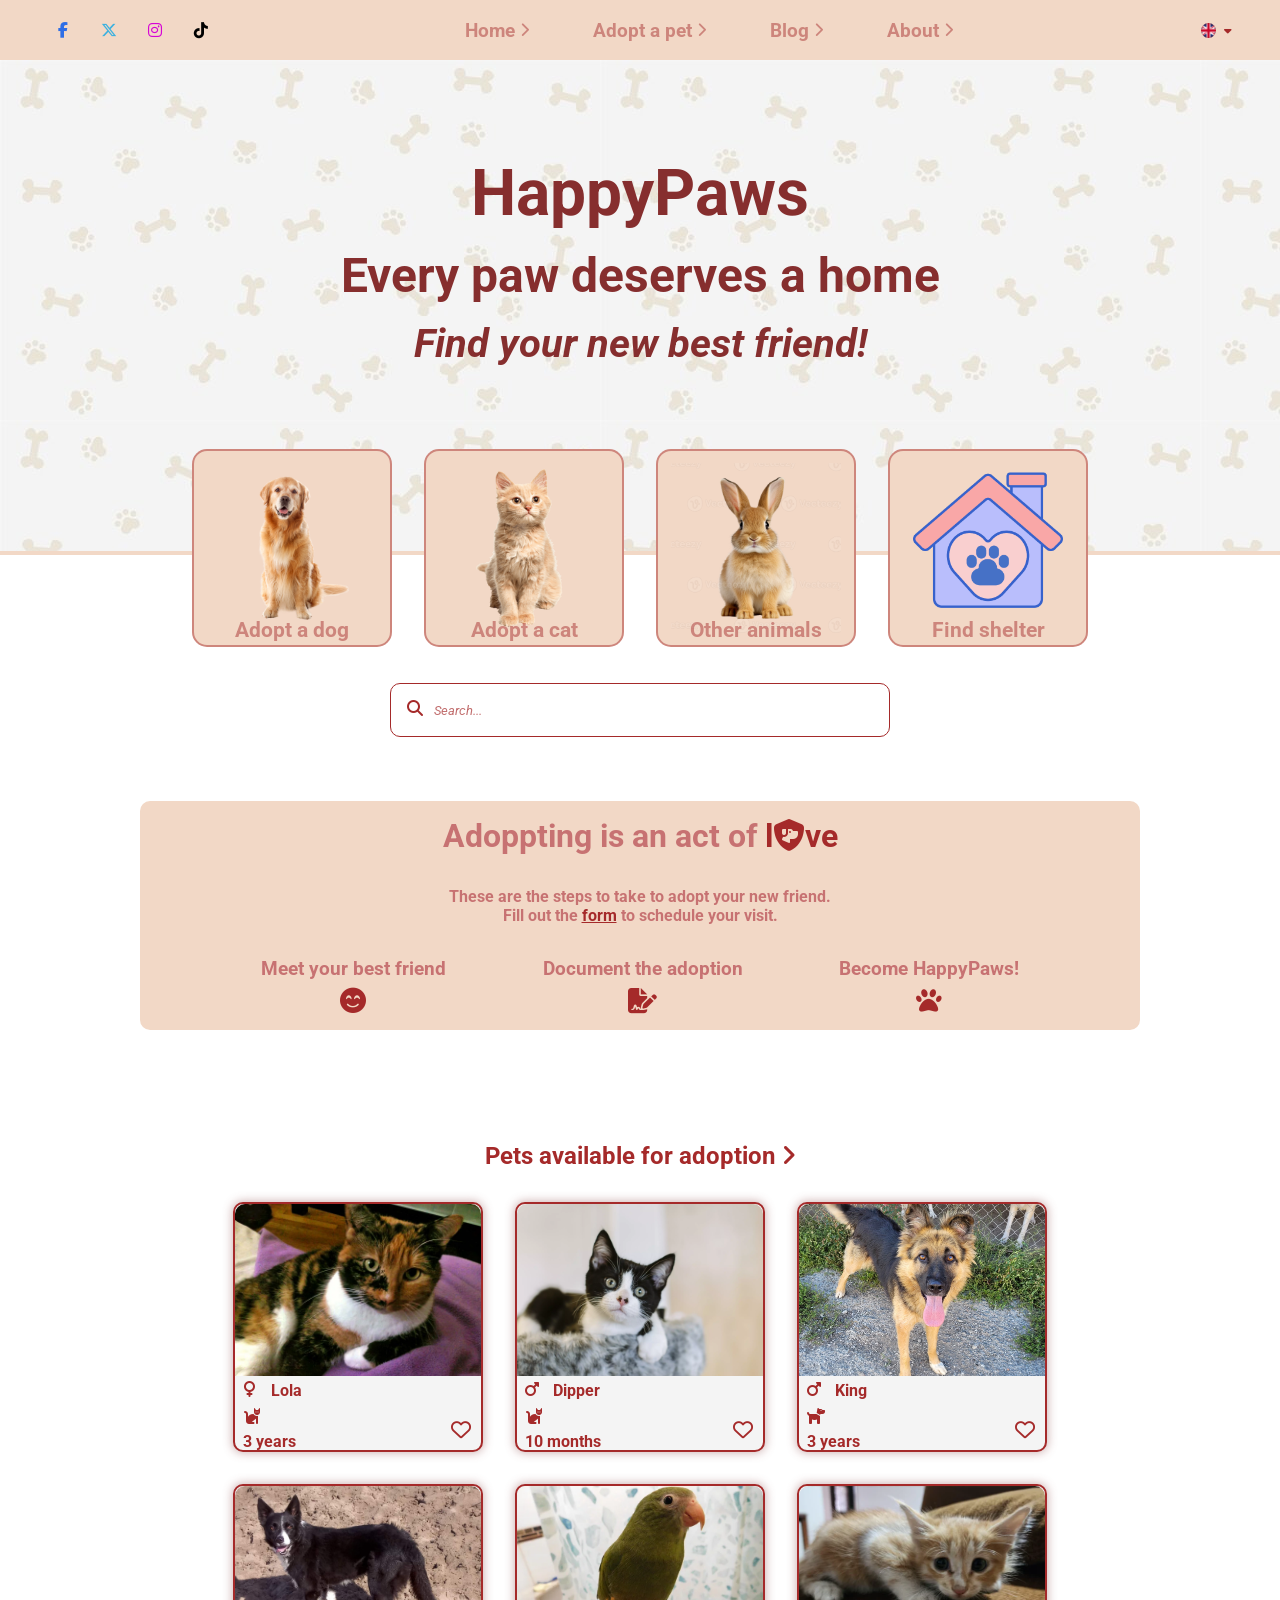
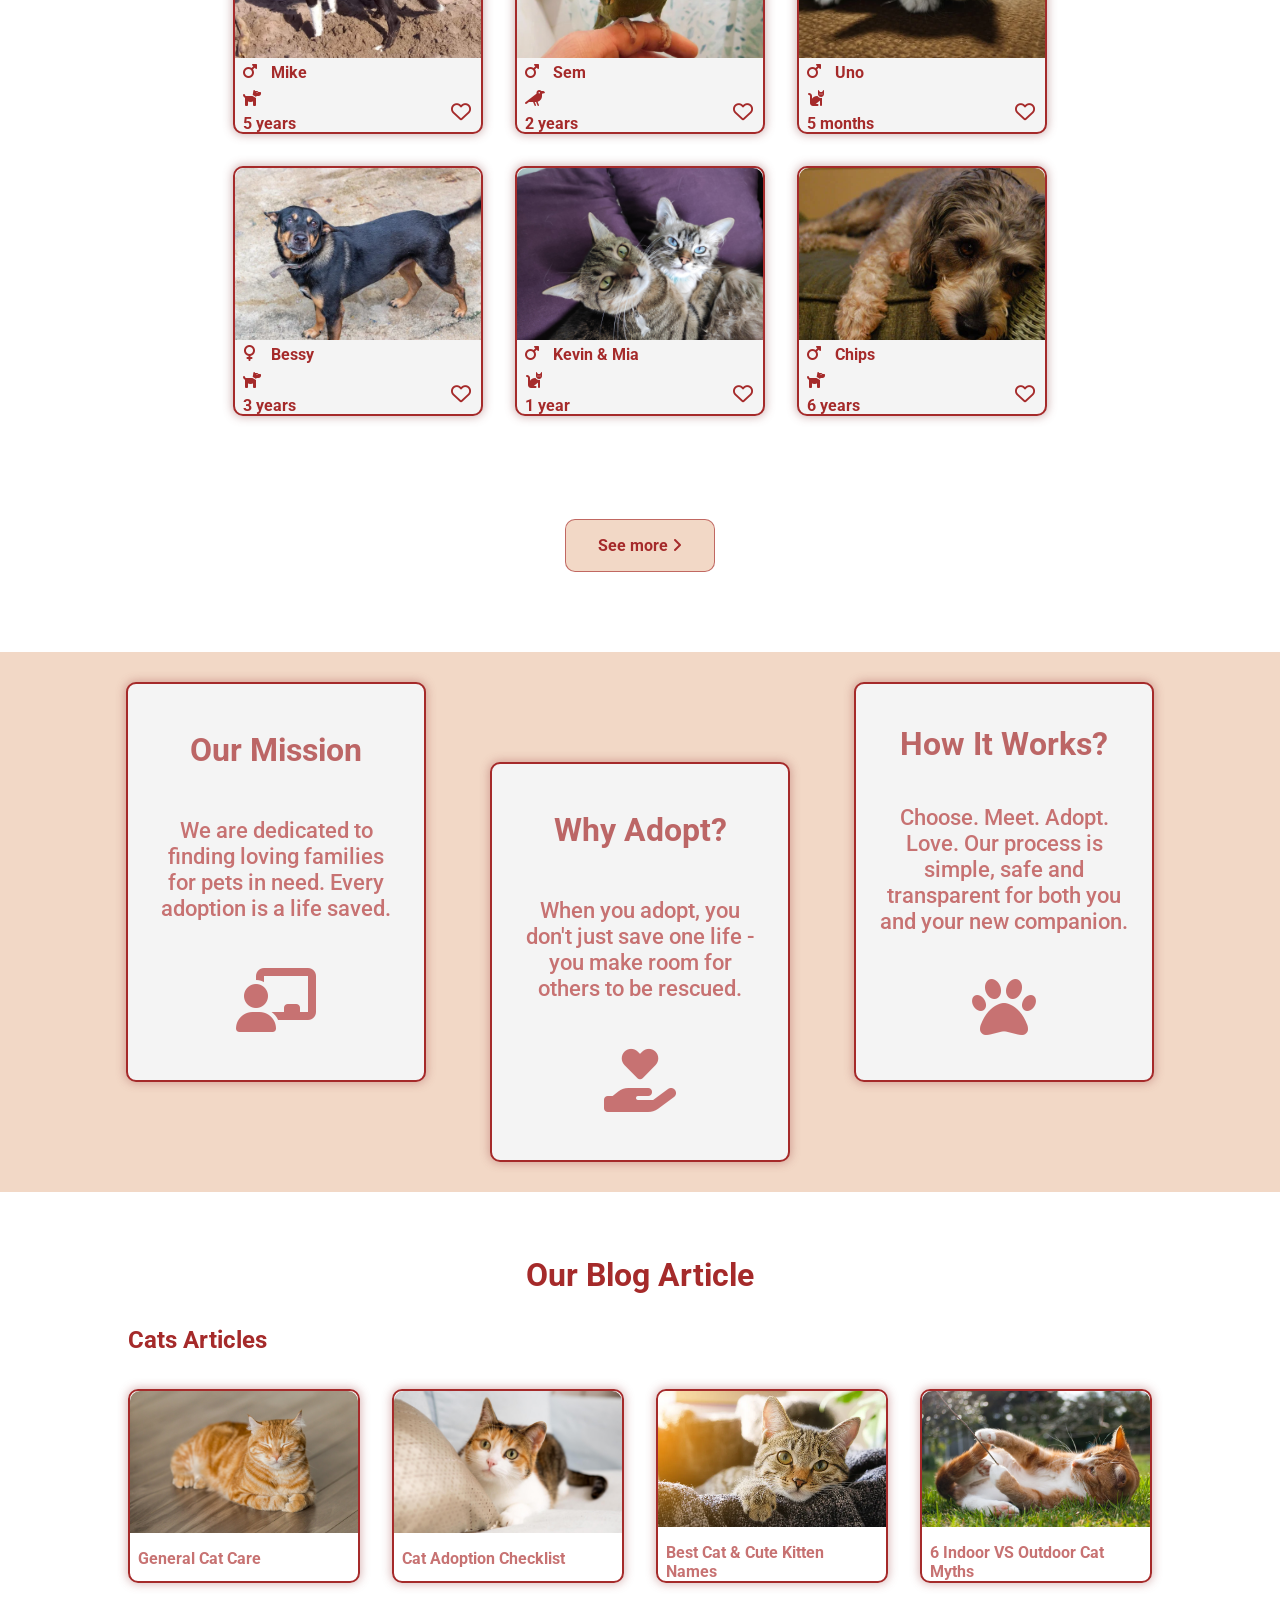
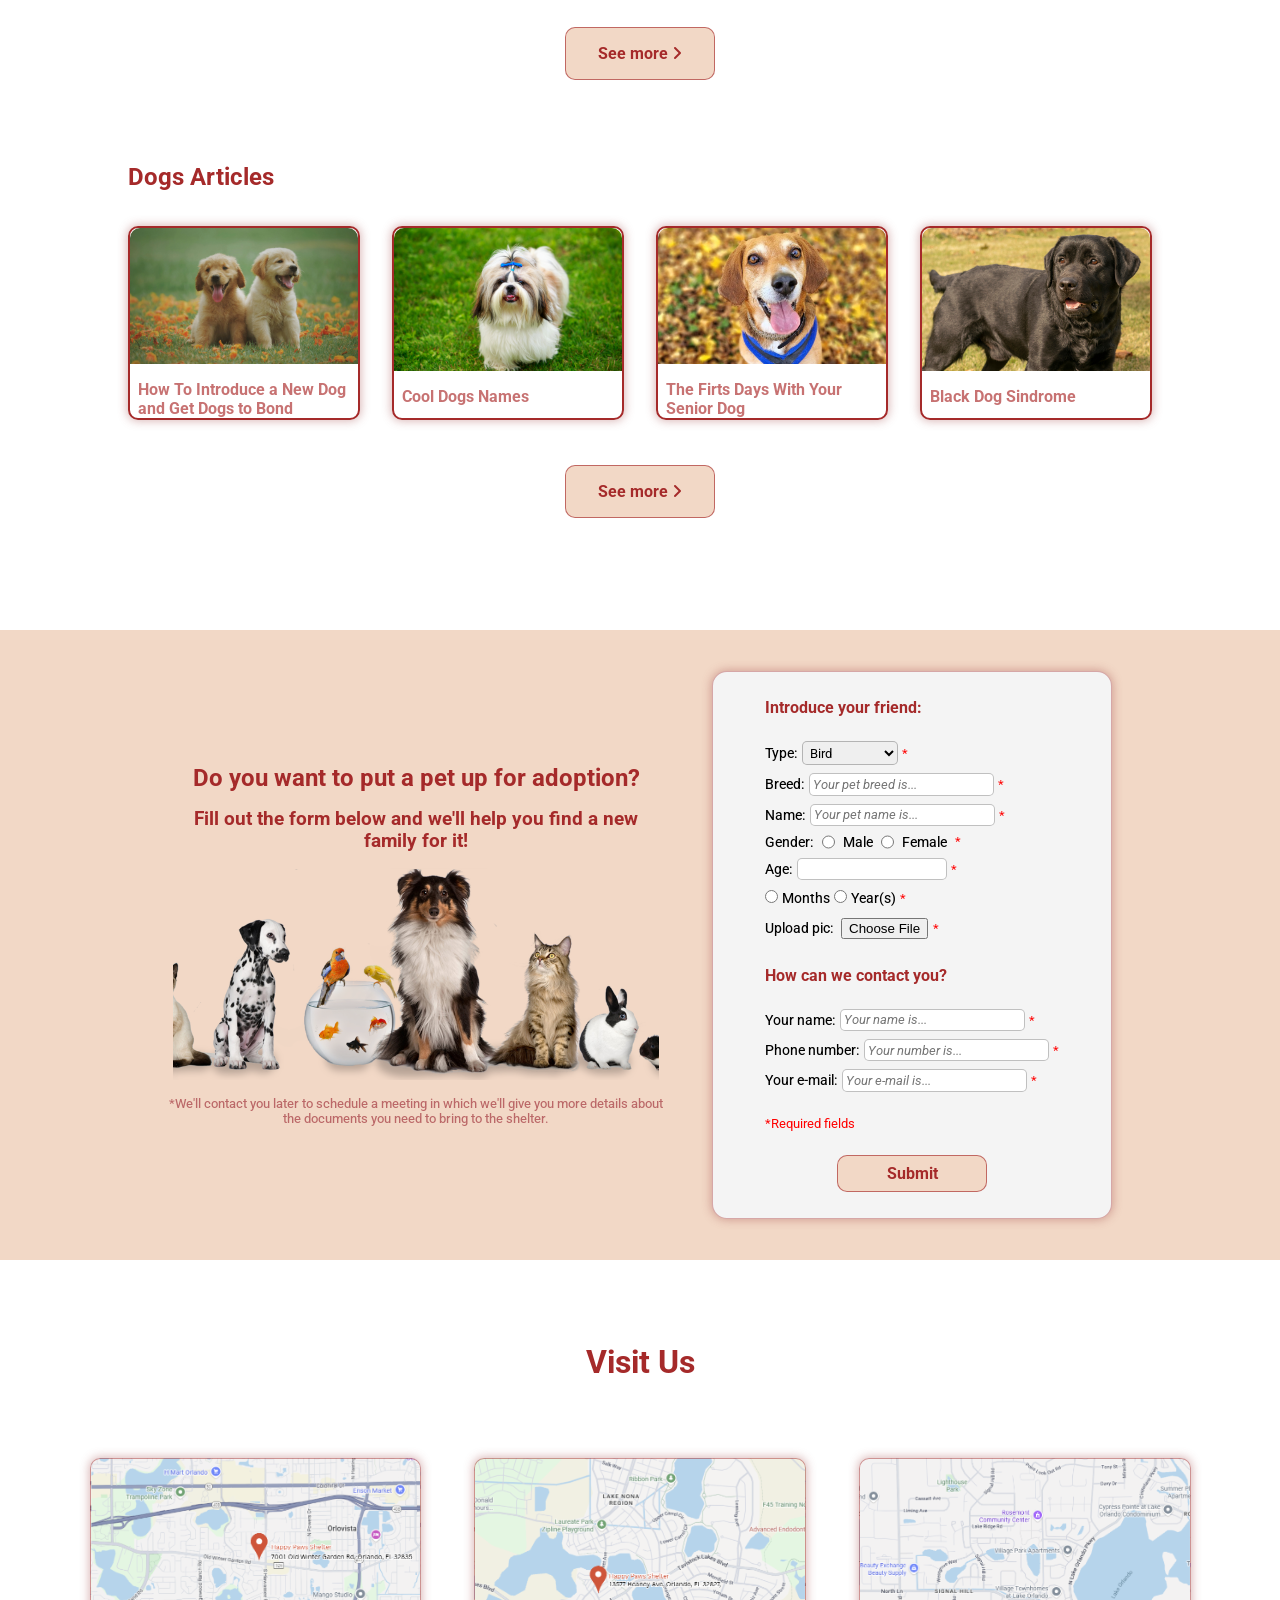
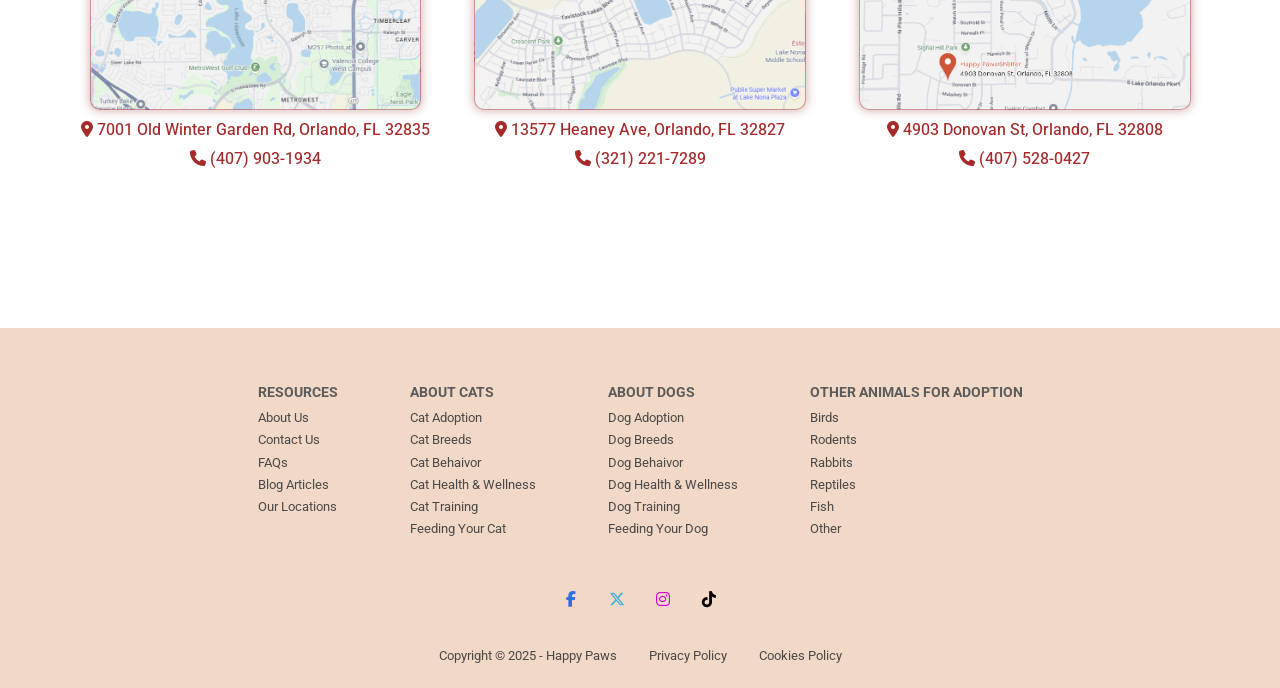
==== index.html @ 8a19a7ea "Add files via upload" ====
<!DOCTYPE html>
<html>
<head>

    <meta charset="UTF-8" />
    <meta name="viewport" content="width=device-width, initial-scale=1.0" />
    <title>HappyPaws</title>
    <link rel="stylesheet" href="https://cdnjs.cloudflare.com/ajax/libs/font-awesome/6.5.0/css/all.min.css" />
    <link rel="preconnect" href="https://fonts.googleapis.com">
    <link rel="preconnect" href="https://fonts.gstatic.com" crossorigin>
    <link rel="stylesheet" href="https://cdn.jsdelivr.net/npm/bootstrap-icons@1.11.3/font/bootstrap-icons.min.css">
    <link href="https://fonts.googleapis.com/css2?family=Edu+VIC+WA+NT+Hand:wght@400..700&family=Roboto+Serif:ital,opsz,wght@0,8..144,100..900;1,8..144,100..900&family=Roboto:ital,wght@0,100..900;1,100..900&display=swap" rel="stylesheet">
    <link rel="stylesheet" href="happy-paws.css" />

</head>

<body>
    
<header>

    <i class="fa-solid fa-bars"></i>

    <div id="social">
        <i class="fa-brands fa-facebook-f"></i>
        <i class="fa-brands fa-x-twitter"></i>
        <i class="fa-brands fa-instagram"></i>
        <i class="fa-brands fa-tiktok"></i>
    </div>

    <div id="drop-down">
        <button id="home">Home <i class="fa-solid fa-chevron-right fa-xs"></i></button>
        <button id="adopt">Adopt a pet <i class="fa-solid fa-chevron-right fa-xs"></i></button>
        <button id="blog">Blog <i class="fa-solid fa-chevron-right fa-xs"></i></button>
        <button id="about">About <i class="fa-solid fa-chevron-right fa-xs"></i></button>
    </div>

    <div id="language">
        <div id="english"></div>
        <i class="fa-solid fa-caret-down fa-xs"></i>
    </div>

</header>

<div id="header-pic">

    <div class="title-box">
        <h1>HappyPaws</h1>
        <h2>Every paw deserves a home</h2>
        <h3>Find your new best friend!</h3>
    </div>

    <div class="animals">

        <div class="animal-box" id="dog">
            <img src="media/dog.png">
            <i class="fa-solid fa-dog animal-icon"></i>
            <p>Adopt a dog</p>
        </div>

        <div class="animal-box" id="cat">
            <img src="media/cat.png">
            <i class="fa-solid fa-cat animal-icon"></i>
            <p>Adopt a cat</p>
        </div>

        <div class="animal-box" id="other">
            <img src="media/rabbit.webp">
            <i class="fa-solid fa-paw animal-icon"></i>
            <p>Other animals</p>
        </div>

        <div class="animal-box" id="shelter">
            <img src="media/shelter.png">
            <i class="fa-solid fa-tent animal-icon"></i>
            <p>Find shelter</p>
        </div>

    </div>

</div>

<div id="search-bar">
    <i class="fa-solid fa-magnifying-glass"></i>
    <input type="text" placeholder="Search...">
</div>

<div class="about-adopting">

    <div id="box-title">
        <h1>Adoppting is an act of <span class="span">l<i class="fa-solid fa-shield-dog"></i>ve</h1>
    </div>

    <div id="box-info">
        <p>These are the steps to take to adopt your new friend. Fill out the <span class="span underline">form</span> to schedule your visit.</p>
    </div>

    <div id="steps">

        <div class="step one">
            <p>Meet your best friend</p>
            <i class="fa-solid fa-face-smile-beam icon"></i>
        </div>

        <div class="step two">
            <p>Document the adoption</p>
            <i class="fa-solid fa-file-signature icon"></i>
        </div>

        <div class="step three">
            <p>Become HappyPaws!</p>
            <i class="fa-solid fa-paw icon"></i>
        </div>

    </div>

</div>


<div class="available">

    <h2>Pets available for adoption <i class="fa-solid fa-angle-right"></i></h2>

    <div id="pets">

        <div class="pet-box">
            <div class="pet-pic lola"></div>

            <div class="pet-info">

                <div class="pet-gender">
                    <i class="fa-solid fa-venus"></i> 
                    <p>Lola</p>
                </div>

                <div class="pet-age">
                    <i class="fa-solid fa-cat"></i> 
                    <p>3 years</p>
                </div>

            </div>

            <div class="fave">
                <i class="fa-regular fa-heart fa-lg non-active"></i>
                <i class="fa-solid fa-heart fa-lg active"></i>
            </div>
            
        </div>

        <div class="pet-box">
            <div class="pet-pic dipper"></div>

            <div class="pet-info">

                <div class="pet-gender">
                    <i class="fa-solid fa-mars"></i> 
                    <p>Dipper</p>
                </div>

                <div class="pet-age">
                    <i class="fa-solid fa-cat"></i> 
                    <p>10 months</p>
                </div>

            </div>

            <div class="fave">
                <i class="fa-regular fa-heart fa-lg non-active"></i>
                <i class="fa-solid fa-heart fa-lg active"></i>
            </div>

        </div>

        <div class="pet-box">
            <div class="pet-pic king"></div>

            <div class="pet-info">

                <div class="pet-gender">
                    <i class="fa-solid fa-mars"></i> 
                    <p>King</p>
                </div>

                <div class="pet-age">
                    <i class="fa-solid fa-dog"></i> 
                    <p>3 years</p>
                </div>

            </div>

            <div class="fave">
                <i class="fa-regular fa-heart fa-lg non-active"></i>
                <i class="fa-solid fa-heart fa-lg active"></i>
            </div>

        </div>

        <div class="pet-box">
            <div class="pet-pic mike"></div>

            <div class="pet-info">

                <div class="pet-gender">
                    <i class="fa-solid fa-mars"></i> 
                    <p>Mike</p>
                </div>

                <div class="pet-age">
                    <i class="fa-solid fa-dog"></i> 
                    <p>5 years</p>
                </div>

            </div>

            <div class="fave">
                <i class="fa-regular fa-heart fa-lg non-active"></i>
                <i class="fa-solid fa-heart fa-lg active"></i>
            </div>

        </div>

        <div class="pet-box">
            <div class="pet-pic sem"></div>

            <div class="pet-info">

                <div class="pet-gender">
                    <i class="fa-solid fa-mars"></i> 
                    <p>Sem</p>
                </div>

                <div class="pet-age">
                    <i class="fa-solid fa-crow"></i> 
                    <p>2 years</p>
                </div>

            </div>

            <div class="fave">
                <i class="fa-regular fa-heart fa-lg non-active"></i>
                <i class="fa-solid fa-heart fa-lg active"></i>
            </div>

        </div>

        <div class="pet-box">
            <div class="pet-pic uno"></div>

            <div class="pet-info">

                <div class="pet-gender">
                    <i class="fa-solid fa-mars"></i> 
                    <p>Uno</p>
                </div>

                <div class="pet-age">
                    <i class="fa-solid fa-cat"></i> 
                    <p>5 months</p>
                </div>

            </div>

            <div class="fave">
                <i class="fa-regular fa-heart fa-lg non-active"></i>
                <i class="fa-solid fa-heart fa-lg active"></i>
            </div>

        </div>

        <div class="pet-box">
            <div class="pet-pic bessy"></div>

            <div class="pet-info">

                <div class="pet-gender">
                    <i class="fa-solid fa-venus"></i> 
                    <p>Bessy</p>
                </div>

                <div class="pet-age">
                    <i class="fa-solid fa-dog"></i> 
                    <p>3 years</p>
                </div>

            </div>

            <div class="fave">
                <i class="fa-regular fa-heart fa-lg non-active"></i>
                <i class="fa-solid fa-heart fa-lg active"></i>
            </div>

        </div>

        <div class="pet-box none2">
            <div class="pet-pic kevin-mia"></div>

            <div class="pet-info">

                <div class="pet-gender">
                    <i class="fa-solid fa-mars"></i> 
                    <p>Kevin & Mia</p>
                </div>

                <div class="pet-age">
                    <i class="fa-solid fa-cat"></i> 
                    <p>1 year</p>
                </div>

            </div>

            <div class="fave">
                <i class="fa-regular fa-heart fa-lg non-active"></i>
                <i class="fa-solid fa-heart fa-lg active"></i>
            </div>

        </div>

        <div class="pet-box none2">
            <div class="pet-pic chips"></div>

            <div class="pet-info">

                <div class="pet-gender">
                    <i class="fa-solid fa-mars"></i> 
                    <p>Chips</p>
                </div>

                <div class="pet-age">
                    <i class="fa-solid fa-dog"></i> 
                    <p>6 years</p>
                </div>

            </div>

            <div class="fave">
                <i class="fa-regular fa-heart fa-lg non-active"></i>
                <i class="fa-solid fa-heart fa-lg active"></i>
            </div>

        </div>

        <div class="pet-box none1 none2">
            <div class="pet-pic roxy"></div>

            <div class="pet-info">

                <div class="pet-gender">
                    <i class="fa-solid fa-venus"></i> 
                    <p>Roxy</p>
                </div>

                <div class="pet-age">
                    <i class="fa-solid fa-dog"></i> 
                    <p>6 months</p>
                </div>

            </div>

            <div class="fave">
                <i class="fa-regular fa-heart fa-lg non-active"></i>
                <i class="fa-solid fa-heart fa-lg active"></i>
            </div>

        </div>

    </div>

    

</div>

<button class="see-more">See more <i class="fa-solid fa-angle-right"></i></button>

<div class="about-page">
    
    <div class="grid">

        <div class="box mission">
            <h1>Our Mission</h1>
            <p>We are dedicated to finding loving families for pets in need. Every adoption is a life saved.</p>
            <i class="fa-solid fa-chalkboard-user"></i>
        </div>

        <div class="box why">
            <h1>Why Adopt?</h1>
            <p>When you adopt, you don't just save one life - you make room for others to be rescued.</p>
            <i class="fa-solid fa-hand-holding-heart"></i>
        </div>

        <div class="box how">
            <h1>How It Works?</h1>
            <p>Choose. Meet. Adopt. Love. Our process is simple, safe and transparent for both you and your new companion.</p>
            <i class="fa-solid fa-paw"></i>
        </div>

    </div>

</div>


<div id="blog-section">

    <h1>Our Blog Article</h1>

    <div class="cat-section">

        <h2 class="section-tilte">Cats Articles</h2>

        <div class="article">

            <div class="pet-article">
                <div class="pet-img cat-img1"></div>
                <p class="blog-title">General Cat Care</p>
            </div>

            <div class="pet-article">
                <div class="pet-img cat-img2"></div>
                <p class="blog-title">Cat Adoption Checklist</p>
            </div>

            <div class="pet-article">
                <div class="pet-img cat-img3"></div>
                <p class="blog-title">Best Cat & Cute Kitten Names</p>
            </div>

            <div class="pet-article none2">
                <div class="pet-img cat-img4"></div>
                <p class="blog-title">6 Indoor VS Outdoor Cat Myths</p>
            </div>

        </div>

    </div>

    <button class="see-more">See more <i class="fa-solid fa-angle-right"></i></button>

    <br>
    
    <div class="dog-section">

        <h2 class="section-tilte">Dogs Articles</h2>

        <div class="article">

            <div class="pet-article">
                <div class="pet-img dog-img1"></div>
                <p class="blog-title">How To Introduce a New Dog and Get Dogs to Bond</p>
            </div>

            <div class="pet-article">
                <div class="pet-img dog-img2"></div>
                <p class="blog-title">Cool Dogs Names</p>
            </div>

            <div class="pet-article">
                <div class="pet-img dog-img3"></div>
                <p class="blog-title">The Firts Days With Your Senior Dog</p>
            </div>

            <div class="pet-article none2">
                <div class="pet-img dog-img4"></div>
                <p class="blog-title">Black Dog Sindrome</p>
            </div>

        </div>

    </div>

    <button class="see-more">See more <i class="fa-solid fa-angle-right"></i></button>
    

</div>

<div class="adoption-form">

    <div id="form-info">
        <h2 id="form-main-title">Do you want to put a pet up for adoption?</h2>
        <h3 id="form-sub-title">Fill out the form below and we'll help you find a new family for it!</h3>
        <div id="pet-form-img"></div>
        <small>*We'll contact you later to schedule a meeting in which we'll give you more details about the documents you need to bring to the shelter.</small>
    </div>
    
    <div id="form-box">

        <div id="form">

            <p class="form-p">Introduce your friend:</p>

            <div class="pet-introduction">

                <div class="pet-type">
                    <label for="type">Type:</label>
                    <select name="type" id="type">
                        <option value="bird">Bird</option>
                        <option value="cat">Cat</option>
                        <option value="chinchilla">Chinchilla</option>
                        <option value="degu">Degu</option>
                        <option value="dog">Dog</option>
                        <option value="ferret">Ferret</option>
                        <option value="fish">Fish</option>
                        <option value="frog">Frog</option>
                        <option value="gerbil">Gerbil</option>
                        <option value="guinea-pig">Guinea pig</option>
                        <option value="hamster">Hamster</option>
                        <option value="hedgehog">Hedgehog</option>
                        <option value="insect">Insect</option>
                        <option value="lizard">Lizard</option>
                        <option value="mouse">Mouse</option>
                        <option value="rabbit">Rabbit</option>
                        <option value="rat">Rat</option>
                        <option value="salamander">Salamander</option>
                        <option value="snake">Snake</option>
                        <option value="turtle">Turtle</option>
                        <option value="other">Other</option>
                    </select> <small>*</small>
                </div>

                <div class="pet-breed">
                    <label for="breed">Breed:</label>
                    <input type="text" id="breed" placeholder="Your pet breed is..." required> <small>*</small>
                </div>

                <div class="pet-name">
                    <label for="name">Name:</label>
                    <input type="text" id="name" placeholder="Your pet name is..." required> <small>*</small>
                </div>

                <div class="pet-gender">

                    <p id="gender-label">Gender:</p>

                    <input type="radio" name="title" id="male">
                    <label for="male">Male</label>
                    
                    <input type="radio" name="title" id="female">
                    <label for="female">Female</label> <small>*</small>

                </div>

                <div class="pet-age">

                    <div id="age-number">
                        <label for="age">Age:</label>
                        <input type="number" id="age" required min="1"> <small>*</small>
                    </div>

                    <div id="age-type">

                        <input type="radio" name="title" id="months">
                        <label for="months">Months</label>

                        <input type="radio" name="title" id="year">
                        <label for="year">Year(s)</label> <small>*</small>

                    </div>
                    
                </div>

                <div class="your-pet-pic">
                    <label for="pic">Upload pic:</label>
                    <input type="file" id="pic" accept="image/png, image/jpeg"><small>*</small>
                </div>

            </div>

            <p class="form-p">How can we contact you?</p>

            <div class="contact-you">

                <div class="your-name">
                    <label for="owner-name">Your name:</label>
                    <input type="text" id="owner-name" placeholder="Your name is..." required> <small>*</small>
                </div>

                <div class="phone-number">
                    <label for="phone">Phone number:</label>
                    <input type="tel" id="phone" placeholder="Your number is..." required> <small>*</small>
                </div>

                <div class="your-email">
                    <label for="email">Your e-mail:</label>
                    <input type="email" id="email" placeholder="Your e-mail is..." required> <small>*</small>
                </div>

            </div>

            <small>*Required fields</small>

            <input class="send-btn" type="submit"></i></input>

        </div>
        
    </div>

</div>

<div class="location">

    <h1>Visit Us</h1>

    <div class="location-content">

        <div class="location-box location1">
            <div class="map map1"></div>
            <p><i class="fa-solid fa-location-dot"></i> 7001 Old Winter Garden Rd, Orlando, FL 32835</p>
            <p><i class="fa-solid fa-phone"></i> (407) 903-1934</p>
        </div>
        
        <div class="location-box location2">
            <div class="map map2"></div>
            <p><i class="fa-solid fa-location-dot"></i> 13577 Heaney Ave, Orlando, FL 32827</p>
            <p><i class="fa-solid fa-phone"></i> (321) 221-7289</p>
        </div>
        
        <div class="location-box location3">
            <div class="map map3"></div>
            <p><i class="fa-solid fa-location-dot"></i> 4903 Donovan St, Orlando, FL 32808</p>
            <p><i class="fa-solid fa-phone"></i> (407) 528-0427</p>
        </div>
        

    </div>

</div>

</body>

<footer>

    <div class="footer-links">
        <div class="links-info">
            <p class="links-title">RESOURCES</p>
            <a href=""><small>About Us</small></a>
            <a href=""><small>Contact Us</small></a>
            <a href=""><small>FAQs</small></a>
            <a href=""><small>Blog Articles</small></a>
            <a href=""><small>Our Locations</small></a>
        </div>

        <div class="links-info">
            <p class="links-title">ABOUT CATS</p>
            <a href=""><small>Cat Adoption</small></a>
            <a href=""><small>Cat Breeds</small></a>
            <a href=""><small>Cat Behaivor</small></a>
            <a href=""><small>Cat Health & Wellness</small></a>
            <a href=""><small>Cat Training</small></a>
            <a href=""><small>Feeding Your Cat</small></a>
        </div>

        <div class="links-info">
            <p class="links-title">ABOUT DOGS</p>
            <a href=""><small>Dog Adoption</small></a>
            <a href=""><small>Dog Breeds</small></a>
            <a href=""><small>Dog Behaivor</small></a>
            <a href=""><small>Dog Health & Wellness</small></a>
            <a href=""><small>Dog Training</small></a>
            <a href=""><small>Feeding Your Dog</small></a>
        </div>

        <div class="links-info">
            <p class="links-title">OTHER ANIMALS FOR ADOPTION</p>
            <a href=""><small>Birds</small></a>
            <a href=""><small>Rodents</small></a>
            <a href=""><small>Rabbits</small></a>
            <a href=""><small>Reptiles</small></a>
            <a href=""><small>Fish</small></a>
            <a href=""><small>Other</small></a>
        </div>
    </div>

    <div class="follow-us">
        <i class="fa-brands fa-facebook-f"></i>
        <i class="fa-brands fa-x-twitter"></i>
        <i class="fa-brands fa-instagram"></i>
        <i class="fa-brands fa-tiktok"></i>
    </div>

    <div class="copyright">
        <a href=""><small>Copyright &copy; 2025 - Happy Paws</small></a>
        <a href=""><small>Privacy Policy</small></a>
        <a href=""><small>Cookies Policy</small></a>
    </div>

</footer>

</html>
---- happy-paws.css ----
*{
    margin: 0;
    padding: 0;
    box-sizing: border-box;
    font-family: 'Roboto', sans-serif;
}
body{
    display: flex;
    flex-direction: column;
    justify-content: center;
    align-items: center;
}
header{
    width: 100vw;
    height: 60px;
    background-color: #F2D8C6;
    display: flex;
    flex-direction: row;
    justify-content: space-between;
    align-items: center;
}
#social{
    display: flex;
    flex-direction: row;
    align-items: center;
    justify-content: center;
    gap: 1em;
    margin-left: 3em;
}
.fa-brands{
    border-radius: 50%;
    padding: 0.3em;
    height: 30px;
    width: 30px;
    display: flex;
    justify-content: center;
    align-items: center;
    cursor: pointer;
}
.fa-facebook-f{
    color: #2e6ee6;
    transition: all 0.4s ease;
}
.fa-x-twitter{
    color: #3bb1e0;
    transition: all 0.4s ease;
}
.fa-instagram{
    color: #d604d6;
    transition: all 0.4s ease;
}
.fa-tiktok{
    transition: all 0.4s ease;
}

.fa-facebook-f:hover{
    background-color: #2e6ee6;
    color: white;
}
.fa-x-twitter:hover{
    background-color: black;
    color: white;
}
.fa-instagram:hover{
    background: linear-gradient(
        20deg,
        #FFB602 0%,
        #FC04C8 100%);
    color: white;
}
.fa-tiktok:hover{
    background-color: black;
    color: white;
}
#drop-down{
    display: flex;
    flex-direction: row;
    justify-content: center;
    align-items: center;
    gap: 4em;
    height: 100%;
    width: 35%;
}
#drop-down button{
    border: none;
    background-color: transparent;
    color: #a52a2a79;
    font-size: 1.2rem;
    font-weight: bold;
    cursor: pointer;
}
#drop-down button:hover{
    color: brown;
}
#drop-down button i{
    transition: all 0.4s ease;
}
#drop-down button:hover i{
    transform: rotateZ(90deg) translateY(-5px);
}
#language{
    margin-right: 3em;
    display: flex;
    flex-direction: row;
    align-items: center;
    justify-content: center;
    gap: 0.5em;
    cursor: pointer;
}
#english{
    background-size: cover;
    background-position: center;
    background-image: url(media/language.png);
    width: 15px;
    height: 15px;
    border-radius: 50%;
    border: 1px solid #a52a2a59;
}
#language i{
    color: brown;
}
.fa-bars{
    display: none;
}


#header-pic{
    border-bottom: 4px solid #F2D8C6;
    width: 100vw;
    height: 55vh;
    background-image: url(media/bg-top.jpg);
    display: flex;
    justify-content: center;
    align-items: center;
    flex-direction: column;
    gap: 1em;
    position: relative;
}
.title-box{
    display: flex;
    align-items: center;
    justify-content: center;
    flex-direction: column;
    position: absolute;
    top: 6em;
    gap: 1em;
    color: #862e2e;
}
#header-pic h1{
    font-size: 4rem;
}
#header-pic h2{
    font-size: 3rem;
}
#header-pic h3{
    font-size: 2.5rem;
    font-style: italic;
}
.animals{
    height: 22vh;
    width: 900px;
    position: absolute;
    bottom: -6em;
    display: flex;
    flex-direction: row;
    align-items: center;
    justify-content: center;
    gap: 2em;
}
.animal-box{
    height: 100%;
    width: 200px;
    border: 2px solid #a52a2a79;
    border-radius: 15px;
    background-color: #F2D8C6;
    cursor: pointer;
    display: flex;
    justify-content: center;
    align-items: center;
    flex-direction: column;
    transition: all 0.2s ease;
    position: relative;
}
.animal-box p{
    font-weight: bold;
    color: #a52a2a79;
    font-size: 1.3rem;
    position: absolute;
    bottom: 3px;
}
.animal-box:hover p{
    color: brown;
}
.animal-box:hover{
    border: 2px solid brown;
    background-color: #f0c5a6;
    box-shadow: 0px 0px 10px 1px #8d494969;
}
.animal-box img{
    width: auto;
}
#dog img{
    height: 180px;
}
#cat img{
    height: 170px;
}
#other img{
    height: 170px;
}
#shelter img{
    height: 150px;
    margin-bottom: 1em;
}
.animal-icon{
    display: none;
}
#search-bar{
    border: 1px solid brown;
    display: flex;
    flex-direction: row;
    margin-top: 8em;
    padding: 1em;
    gap: 0.5em;
    width: 500px;
    border-radius: 10px;
    cursor: pointer;
}
#search-bar input{
    border: none;
    outline: none;
    background-color: transparent;
    width: 90%;
}
#search-bar input::placeholder{
    font-style: italic;
    color: rgba(165, 42, 42, 0.685);
}
.fa-magnifying-glass{
    color: brown;
}

.about-adopting{
    background-color: #F2D8C6;
    border-radius: 10px;
    width: 1000px;
    height: auto;
    display: flex;
    flex-direction: column;
    align-items: center;
    justify-content: center;
    margin-top: 4em;
    gap: 2em;
    padding: 1em 1.5em;
    color: #c77272;
    font-weight: bold;
}
#steps{
    display: flex;
    flex-direction: row;
    justify-content: space-evenly;
    align-items: center;
    width: 100%;
}
.step{
    display: flex;
    justify-content: center;
    align-items: center;
    flex-direction: column;
    gap: 0.5em;
}
.span, .icon{
    color: brown;
}
.underline{
    text-decoration: underline;
    cursor: pointer;
}
#box-info p{
    width: 400px;
    text-align: center;
}
.icon{
    font-size: 1.6rem;
}
.step p{
    font-size: 1.2rem;
}

.available{
    width: 1400px;
    height: 800px;
    margin-top: 7em;
    display: flex;
    flex-direction: column;
    gap: 2em;
    justify-content: center;
    align-items: center;
    color: brown;
}
#pets{
    width: 100%;
    height: 600px;
    display: flex;
    flex-wrap: wrap;
    justify-content: center;
    align-items: center;
    gap: 2em;
}
.pet-box{
    border: 2px solid brown;
    width: 250px;
    height: 250px;
    border-radius: 10px;
    display: flex;
    flex-direction: column;
    align-items: start;
    justify-content: space-between;
    cursor: pointer;
    position: relative;
    background-color: #F4F4F4;
    box-shadow: 0px 0px 10px 1px #8d494969;
}
.pet-box:hover{
    background-color: #F2D8C6;;
}
.pet-pic{
    width: 100%;
    height: 70%;
    border-radius: 10px 10px 0 0;
    background-position: center;
    background-size: cover;
}
.pet-info{
    width: 100%;
    height: 28%;
    padding: 0 0.5em;
    display: flex;
    flex-direction: column;
    gap: 0.5em;
    font-weight: bold;
}
.pet-gender, .pet-age{
    display: flex;
    flex-direction: row;
    gap: 0.5em;
}
.pet-gender i, .pet-age i{
    width: 20px;
}
.active{
    display: none;
}
.fave{
    position: absolute;
    height: 30px;
    width: 30px;
    bottom: 5px;
    right: 5px;
    display: flex;
    justify-content: center;
    align-items: center;
    cursor: pointer;
}
.fave:hover .non-active{
    display: none;
}
.fave:hover .active{
    display: block;
    color: red;
}

.lola{
    background-image: url(media/lola.webp);
}
.dipper{
    background-image: url(media/dipper.jpg);
}
.king{
    background-image: url(media/king.jpg);
}
.mike{
    background-image: url(media/mike.jpg);
}
.sem{
    background-image: url(media/sem.webp);
}
.uno{
    background-image: url(media/uno.webp);
}
.bessy{
    background-image: url(media/bessy.webp);
}
.kevin-mia{
    background-image: url(media/kevinNmia.jpeg);
}
.chips{
    background-image: url(media/chips.jpg);
}
.roxy{
    background-image: url(media/roxy.jpg);
}

.see-more{
    border: 1px solid #a52a2aa2;
    background-color: #F2D8C6;
    outline: 1px solid transparent;
    padding: 1em 2em;
    border-radius: 10px;
    color: brown;
    font-weight: bold;
    font-size: 1rem;
}
.see-more:hover,
.send-btn:hover{
    outline: 1px solid brown;
    background-color: #f0c5a6;
    cursor: pointer;
    box-shadow: 0px 0px 10px 1px #8d494969;
}
.see-more i{
    transition: transform 0.4s ease;
}
.see-more:hover i{
    transform: translateX(5px);
}

.about-page{
    width: 100vw;
    height: 60vh;
    margin-top: 5em;
    background-color: #F2D8C6;
    display: flex;
    align-items: center;
    justify-content: center;
}

.grid{
    display: grid;
    grid-template-columns: repeat(3, 300px);
    grid-template-rows: repeat(6, 80px);
    column-gap: 4em;
}
.box{
    border: 2px solid brown;
    border-radius: 10px;
    box-shadow: 0px 0px 10px 1px #9e434363;
    background-color: #F4F4F4;
    display: flex;
    flex-direction: column;
    justify-content: space-evenly;
    align-items: center;
    gap: 1em;
    color: #C77272;
    padding: 1em 1.5em;
}
.box p{
    font-size: 1.4rem;
    font-weight: 500;
    text-align: center;
}
.box i{
    font-size: 4rem;
}
.box h1{
    color: #a52a2ab4;
}

.mission{
    grid-column: 1 /1;
    grid-row: 1/6;
}
.why{
    grid-column: 2/2;
    grid-row: 2/7;
}
.how{
    grid-column: 3/3;
    grid-row: 1/6;
}

#blog-section{
    width: 100vw;
    height: 110vh;
    justify-content: center;
    align-items: center;
    display: flex;
    flex-direction: column;
    gap: 2em;
    padding: 4em 0;
}
#blog-section h1{
    color: brown;
}
.cat-section, .dog-section{
    width: 1200px;
    height: 40%;
}
.article{
    width: 100%;
    height: 80%;
    display: flex;
    align-items: center;
    justify-content: center;
    flex-direction: row;
    gap: 2em;
}
.pet-article{
    border: 2px solid brown;
    border-radius: 10px;
    width: 300px;
    height: 250px;
    display: flex;
    flex-direction: column;
    gap: 1em; 
    box-shadow: 0px 0px 10px 1px #9e434363;
}
.pet-article:hover{
    background-color: #F2D8C6;
}
.pet-img{
    width: 100%;
    height: 75%;
    border-radius: 10px 10px 0 0;
    cursor: pointer;
    background-position: center;
    background-size: cover;
}
.blog-title{
    padding: 0 0.5em;
    font-weight: bold;
    color: #C77272;
}
.blog-title:hover{
    cursor: pointer;
    color: #862e2e;
    text-decoration: underline;
}
.cat-img1{
    background-image: url(media/catblog1.jpg);
}
.cat-img2{
    background-image: url(media/catblog2.jpg);
}
.cat-img3{
    background-image: url(media/catblog3.webp);
}
.cat-img4{
    background-image: url(media/catblog4.webp);
}
.section-tilte{
    padding-bottom: 1em;
    color: brown;
}
.dog-img1
{
    background-image: url(media/dogblog1.jpg);
}
.dog-img2
{
    background-image: url(media/dogblog2.jpeg);
}
.dog-img3
{
    background-image: url(media/dogblog3.jpg);
}
.dog-img4
{
    background-image: url(media/dogblog4.jpg);
}
.adoption-form{
    width: 100vw;
    height: 70vh;
    background-color: #F2D8C6;
    margin: 3em 0;
    display: flex;
    flex-direction: row;
    align-items: center;
    justify-content: center;
    gap: 2em;
}
#form-info{
    display: flex;
    flex-direction: column;
    justify-content: center;
    align-items: center;
    gap: 1em;
    color: brown;
    width: 620px;
    height: 70%;
    padding: 0.5em;
}
#form-info small{
    text-align: center;
    font-weight: 450;
    color: rgb(187, 104, 104);
}
#pet-form-img{
    background-position: center;
    background-size: cover;
    height: 50%;
    width: 100%;
    background-image: url(media/pets.png);
}
#form-box{
    background-color: #F4F4F4;
    border: 1px solid #a52a2a62;
    border-radius: 15px;
    height: 82%;
    width: 400px;
    box-shadow: 0px 0px 10px 1px #9e434363;
    display: flex;
    justify-content: center;
    align-items: center;
    flex-direction: column;
    gap: 0.5em;
    margin: 1em;
    padding: 1em;
}
#breed::placeholder,
#name::placeholder,
#owner-name::placeholder,
#email::placeholder,
#phone::placeholder{
    font-style: italic;
}

#form{
    display: flex;
    flex-direction: column;
    gap: 1.5em;
}
.form-p{
    font-weight: bold;
    color: brown;
}
.pet-introduction,
.contact-you{
    display: flex;
    flex-direction: column;
    gap: 0.5em;
}
input,
select{
    border-radius: 5px;
    outline: none;
    border: 1px solid #0000003f;
    padding: 0.2em;
}
#pic{
    border: none;
    width: 95px;
    
}
#age{
    width: 150px;
}
.pet-age{
    display: flex;
    flex-direction: column;
}
.send-btn{
    padding: 0.5em 1em;
    width: 150px;
    height: auto;
    font-weight: bold;
    align-self: center;
    border-radius: 10px;
    font-size: 1rem;
    border: 1px solid #a52a2aa2;
    background-color: #F2D8C6;
    outline: 1px solid transparent;
    color: brown;
}
label,
#gender-label{
    font-size: 14px;
    font-weight: 440;
}
#form small{
    color: #ff0000;
}

.location{
    width: 100vw;
    height: 60vh;
    display: flex;
    flex-direction: column;
    justify-content: center;
    align-items: center;
    gap: 2em;
    color: brown;
}
.location-content{
    width: 70%;
    height: 400px;
    display: flex;
    flex-direction: row;
    justify-content: center;
    align-items: center;
    gap: 2em;
}
.location-box{
    display: flex;
    flex-direction: column;
    justify-content: center;
    align-items: center;
    gap: 0.6em;
    height: 90%;
    width: 400px;
    font-weight: 450;
}
.map{
    border: 1px solid #a52a2a7a;
    border-radius: 10px;
    width: 400px;
    height: 85%;
    background-position: center;
    background-size: cover;
    box-shadow: 0px 0px 10px 1px #9e434363;
}
.map1{
    background-image: url(media/map1.png);
}
.map2{
    background-image: url(media/map2.png);
}
.map3{
    background-image: url(media/map3.png);
}
footer{
    width: 100vw;
    height: 40vh;
    background-color: #F2D8C6;
    margin-top: 5em;
    display: flex;
    flex-direction: column;
    justify-content: space-between;
    align-items: center;
    padding: 1.5em 1em;
}

.footer-links{
    display: flex;
    flex-direction: row;
    justify-content: center;
    align-items: center;
    gap: 4.5em;
    width: 45%;
    height: 170px;
    margin-top: 2em;
}
.links-info{
    display: flex;
    flex-direction: column;
    gap: 0.2em;
    height: 100%;
    width: auto;
}
.links-info p{
    margin-bottom: 0.3em;
    font-size: 14px;
    font-weight: bold;
    color: #5c5c5c;
}
.follow-us{
    display: flex;
    flex-direction: row;
    gap: 1em;
}
.copyright{
    display: flex;
    flex-direction: row;
    gap: 2em;
}
a{
    color: #494949;
    text-decoration: none;
}
a:hover{
    text-decoration: underline;
    color: black;
}













@media (max-width:1440px){
    .available{
        width: 1024px;
        height: 105vh;
        justify-content: start;
        gap: 2em;
        margin-bottom: 2em;
    }
    .none1{
        display: none;
    }
    #blog-section{
        width: 1024px;
    }
    .cat-section,
    .dog-section{
        width: 100%;
    }
    .pet-article{
        width: 30%;
        height: 90%;
    }
    .location{
        width: 90vw;
    }
    .location-content{
        width: 100%;
        gap: 1em;
    }
    .location-box{
        width: 32%;
    }
    .map{
        width: 90%;
        height: 70%;
    }
    .location-box p{
        flex-wrap: wrap;
        text-align: center;
    }
    .footer-links{
        flex-wrap: wrap;
        row-gap: 0.5em;
        width: 90%;
    }
    #form-info{
        width: 40%;
        text-align: center;
    }
    #pet-form-img{
        width: 98%;
    }
    #drop-down{
        width: 80%;
    }
    #form-box{
        gap: 0.2em;
        margin: 0.5em;
        padding: 0.5em;
        height: 87%;
    }
}
@media (max-width:1024px){
    #social{
        gap: 0.5em;
        margin-left: 2em;
    }
    #drop-down{
        width: 70%;
    }
    #drop-down button{
        font-size: 1.1rem;
    }
    #language{
        margin-right: 2em;
    }
    #header-pic h1{
        font-size: 3.2rem;
    }
    #header-pic h2{
        font-size: 2.2rem;
    }
    #header-pic h3{
        font-size: 1.8rem;
    }
    .animals{
        width: 650px;
        gap: 1em;
    }
    .animal-box{
        width: 23%;
    }
    #shelter img{
        height: 130px;
    }
    .about-adopting{
        width: 90%;
    }
    #pets{
        width: 700px;
        height: 900px;
    }
    .pet-box{
        width: 30%;
    }
    .grid{
        display: grid;
        grid-template-columns: repeat(3, 250px);
        grid-template-rows: repeat(6, 70px);
        column-gap: 2em;
    }
    .box p{
        font-size: 1.2rem;
    }
    .box i{
        font-size: 2.5rem;
    }
    .box h1{
        font-size: 1.5rem;
    }
    #blog-section{
        width: 700px;
        height: 145vh;
        gap: 1em;
    }
    .article{
        flex-direction: column;
        height: 400px;
        gap: 1em;
        flex-wrap: wrap;
    }
    .pet-article{
        width: 270px;
        height: 180px;
    }
    .section-tilte{
        padding-bottom: 1em;
        margin-left: 1.5em;
        color: brown;
    }
    #pet-form-img{
        background-position: center;
        background-size: cover;
        height: 190px;
        width: 100%;
        background-image: url(media/pets2.png);
    }
    .available{
        width: 100vw;
        align-items: center;
    }
    #form-info{
        width: 420px;
        height: 80%;
        padding: 1em;
        margin-left: 1em;
    }
    
}
@media (max-width:894px){
    footer{
        height: 60vh;
        position: relative;
    }
    .footer-links{
        height: 170px;
    }
    .follow-us{
        position: absolute;
        bottom: 70px;
    }
    .grid{
        display: grid;
        grid-template-columns: repeat(3, 220px);
        grid-template-rows: repeat(6, 70px);
        column-gap: 2em;
    }
}
@media (max-width:768px){
    #drop-down{
        display: none;
    }
    .fa-bars{
        display: flex;
        justify-content: center;
        align-items: center;
        margin-left: 3em;
        cursor: pointer;
        border-radius: 50%;
        padding: 0.2em;
        height: 30px;
        width: 30px;
        color: #a52a2a79;
    }
    .fa-bars:hover{
        color: brown;
    }
    #english{
        height: 18px;
        width: 18px;
    }
    .grid{
        display: grid;
        grid-template-columns: repeat(3, 150px);
        grid-template-rows: repeat(3, 200px);
        row-gap: 1em;
        column-gap: 0;
    }
    .mission{
        grid-column: 1/4;
        grid-row: 1/1;
    }
    .why{
        grid-column: 1/4;
        grid-row: 2;
    }
    .how{
        grid-column: 1/4;
        grid-row: 3;
    }
    .about-page{
        height: 80vh;
    }
    #pet-form-img{
        display: none;
    }
    .adoption-form{
        flex-direction: column;
        height: 90vh;
        gap: 1em;
    }
    #form-info{
        width: 80vw;
        height: 20%;
    }
    .location-content{
        height: auto;
        flex-direction: column;
        gap: 2em;
    }
    .map{
        display: none;
    }
    .location-box{
        width: auto;
        height: auto;
    }
    .location-box p:hover{
        cursor: pointer;
        text-decoration: underline;
    }
    .location{
        gap: 4em;
    }
    #form-box{
        height: 70%;
    }
    .available{

        width: 100vw;
        height: 110vh;
    }
    #pets{
        width: 100%;
        height: 100%;
        padding: 2em;
        flex-wrap: wrap;
    }
    .pet-box{
        width: 170px;
        height: 250px;
    }
     #pets{
        width: 100vw;
    }
    #blog-section{
        width: 100vw;
    }
}

@media (max-width:650px){
    .animals{
        width: 300px;
        height: 200px;
        flex-wrap: wrap;
    }
    .animal-box{
        width: 40%;
        height: 40%;
    }
    .animal-box img{
        display: none;
    }
    .animal-icon{
        display: block;
        font-size: 2em;
        color: #a52a2a79;
    }
    .animal-box:hover .animal-icon{
        color: brown;
    }
    .animal-box p{
        font-size: 1em;
    }
    .step{
        text-align: center;
    }
    #pets{
        row-gap: 0;
    }
    .pet-box{
        flex-direction: row;
        width: 40%;
        height: 130px;
        margin: 0;
    }
    .none1{
        display: flex;
    }
    .pet-pic{
        height: 100%;
        border-radius: 10px 0px 0 10px;
    }
    .pet-info{
        padding: 0.5em;
    }
    .article{
        gap: 1em;
    }
    .pet-article{
        width: 200px;
    }
    .grid{
        display: grid;
        grid-template-columns: repeat(3, 100px);
        grid-template-rows: repeat(3, 220px);
    }
    .about-page{
        height: 90vh;
    }
    #search-bar{
        width: 300px;
    }
    .footer-links{
        width: 100%;
    }
}

@media (max-width:450px){
    footer{
        height: 80vh;
    }
    .about-adopting{
        text-align: center;
        height: 600px;
        width: 300px;
    }
    #steps{
        flex-direction: column;
        gap: 2em;
    }
    #box-info p{
        width: 100%;
    }
    .title-box{
        width: 300px;
        text-align: center;
    }
    .pet-box{
        width: 70%;
        height: 100px;
    }
    #pets{
        gap: 1em;
        height: 100vh;
    }
    .none2{
        display: none;
    }
    .article{
        height: 40vh;
        flex-wrap: wrap;
        flex-direction: column;
        justify-content: center;
        align-items: center;
    }
    .pet-article{
        width: 70%;
        height: 100px;
        flex-direction: row;
    }
    .pet-img{
        border-radius: 10px 0 0 10px;
        height: 100%;
        width: 50%;
    }
    .blog-title{
        width: 50%;
    }
    #form-box{
        width: 300px;
    }
}
@media (max-width:425px){
    #social{
        display: none;
    }
    .fa-bars, #language{
        margin: 1em;
    }
    .adoption-form{
        height: 100vh;
        border: 1px solid red;
    }
    #form-box{
        height: 65%;
    }
}
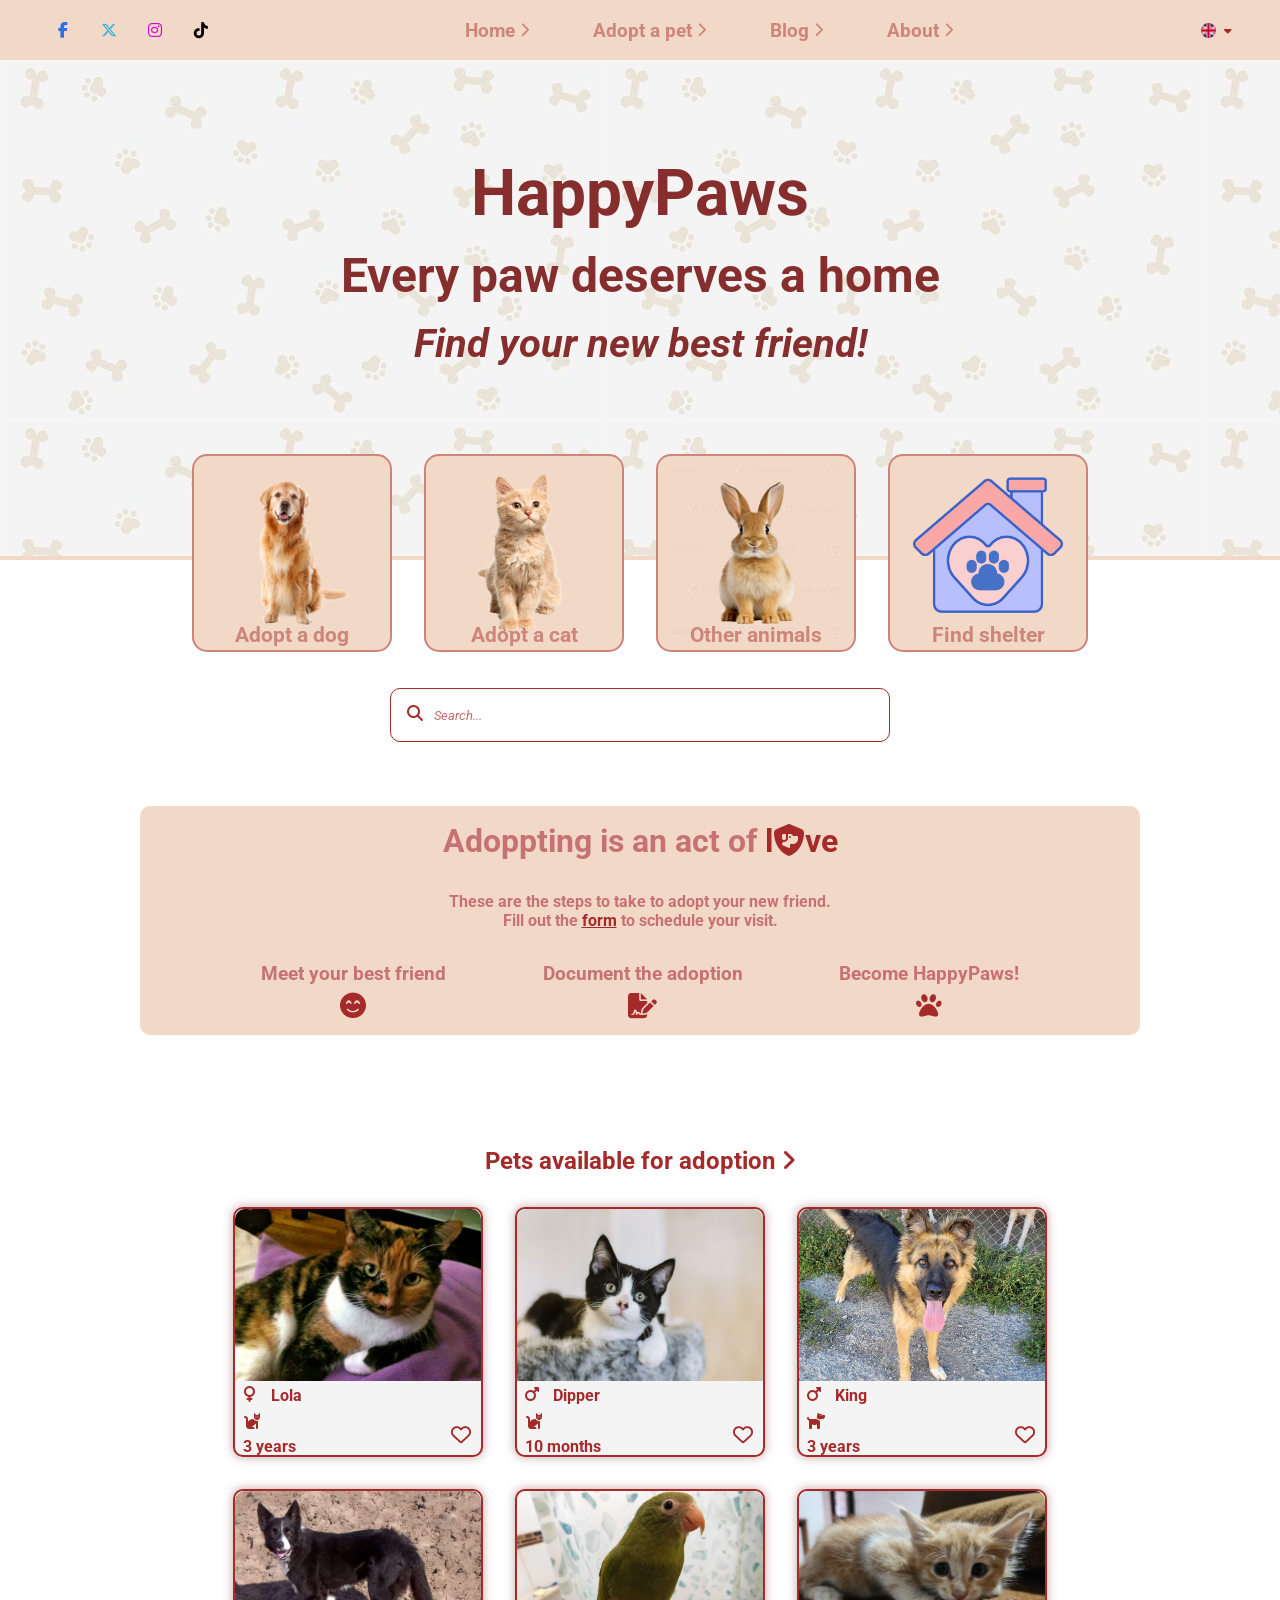
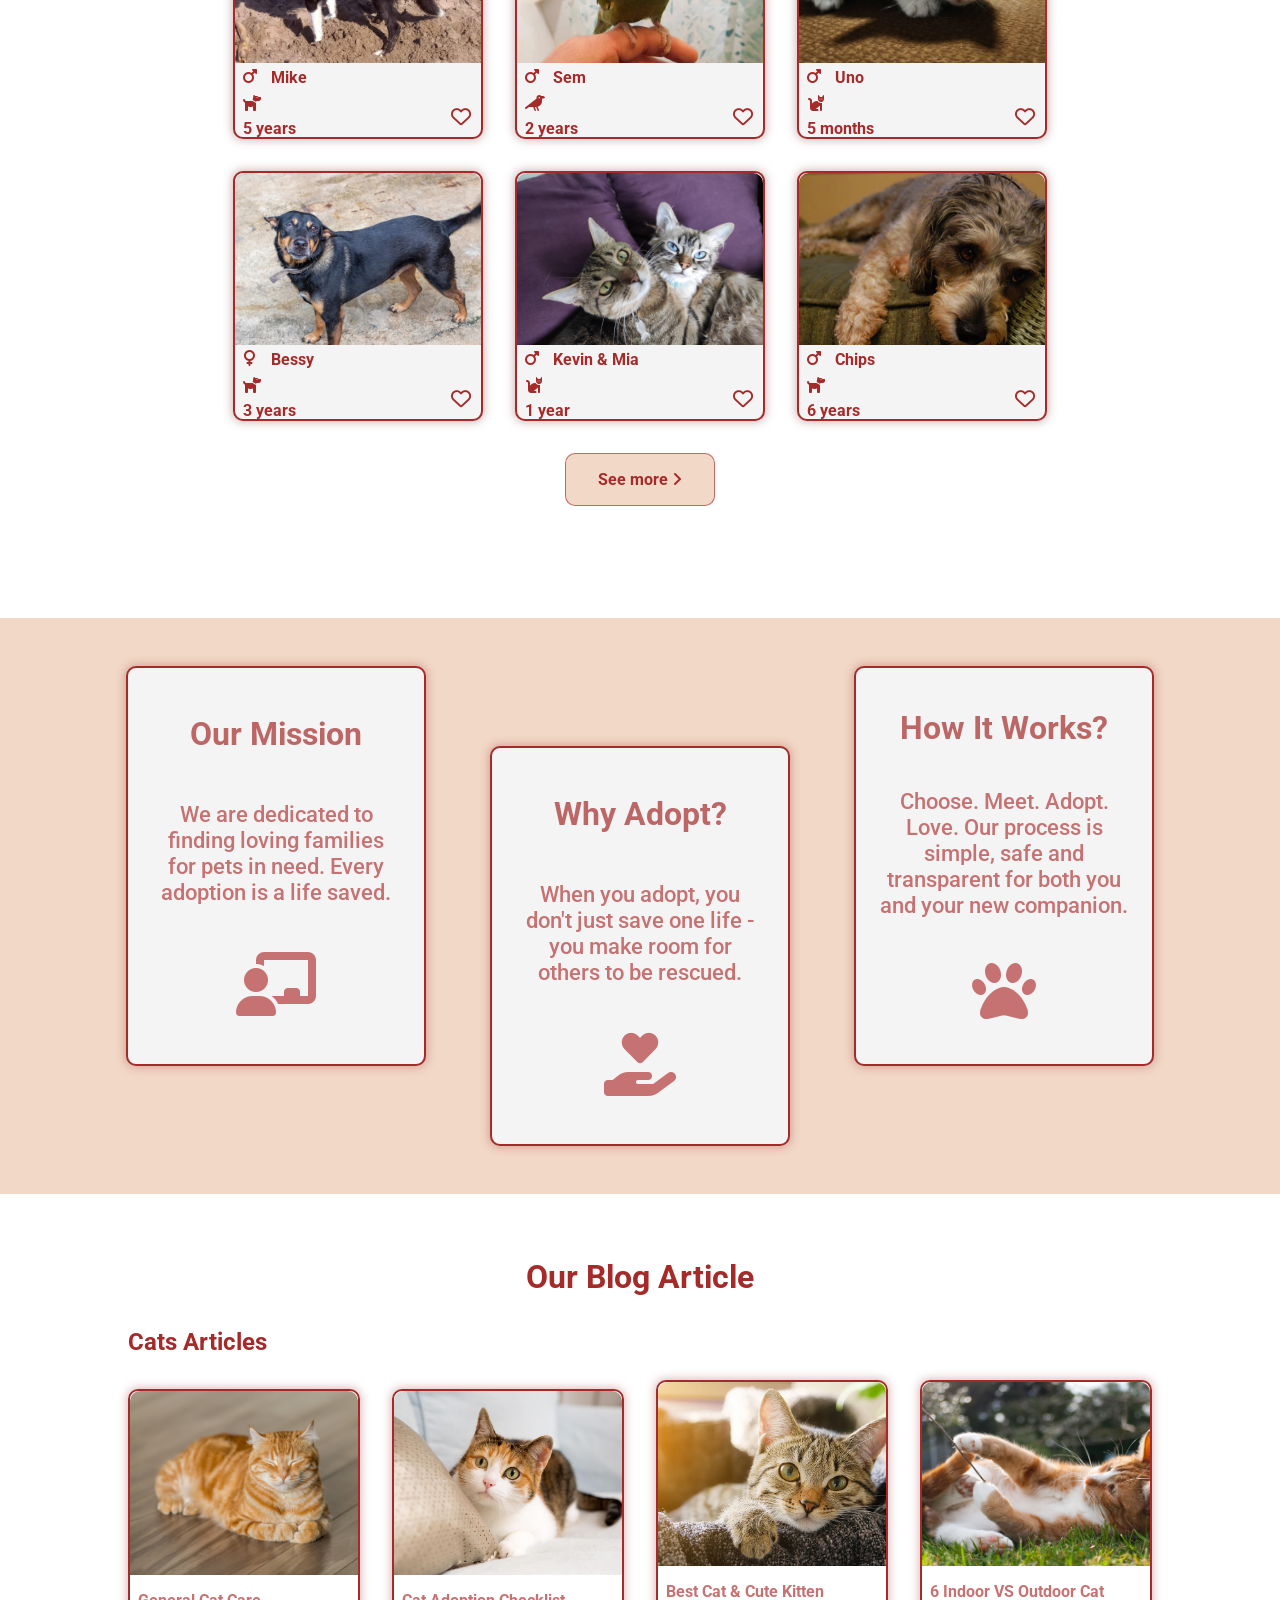
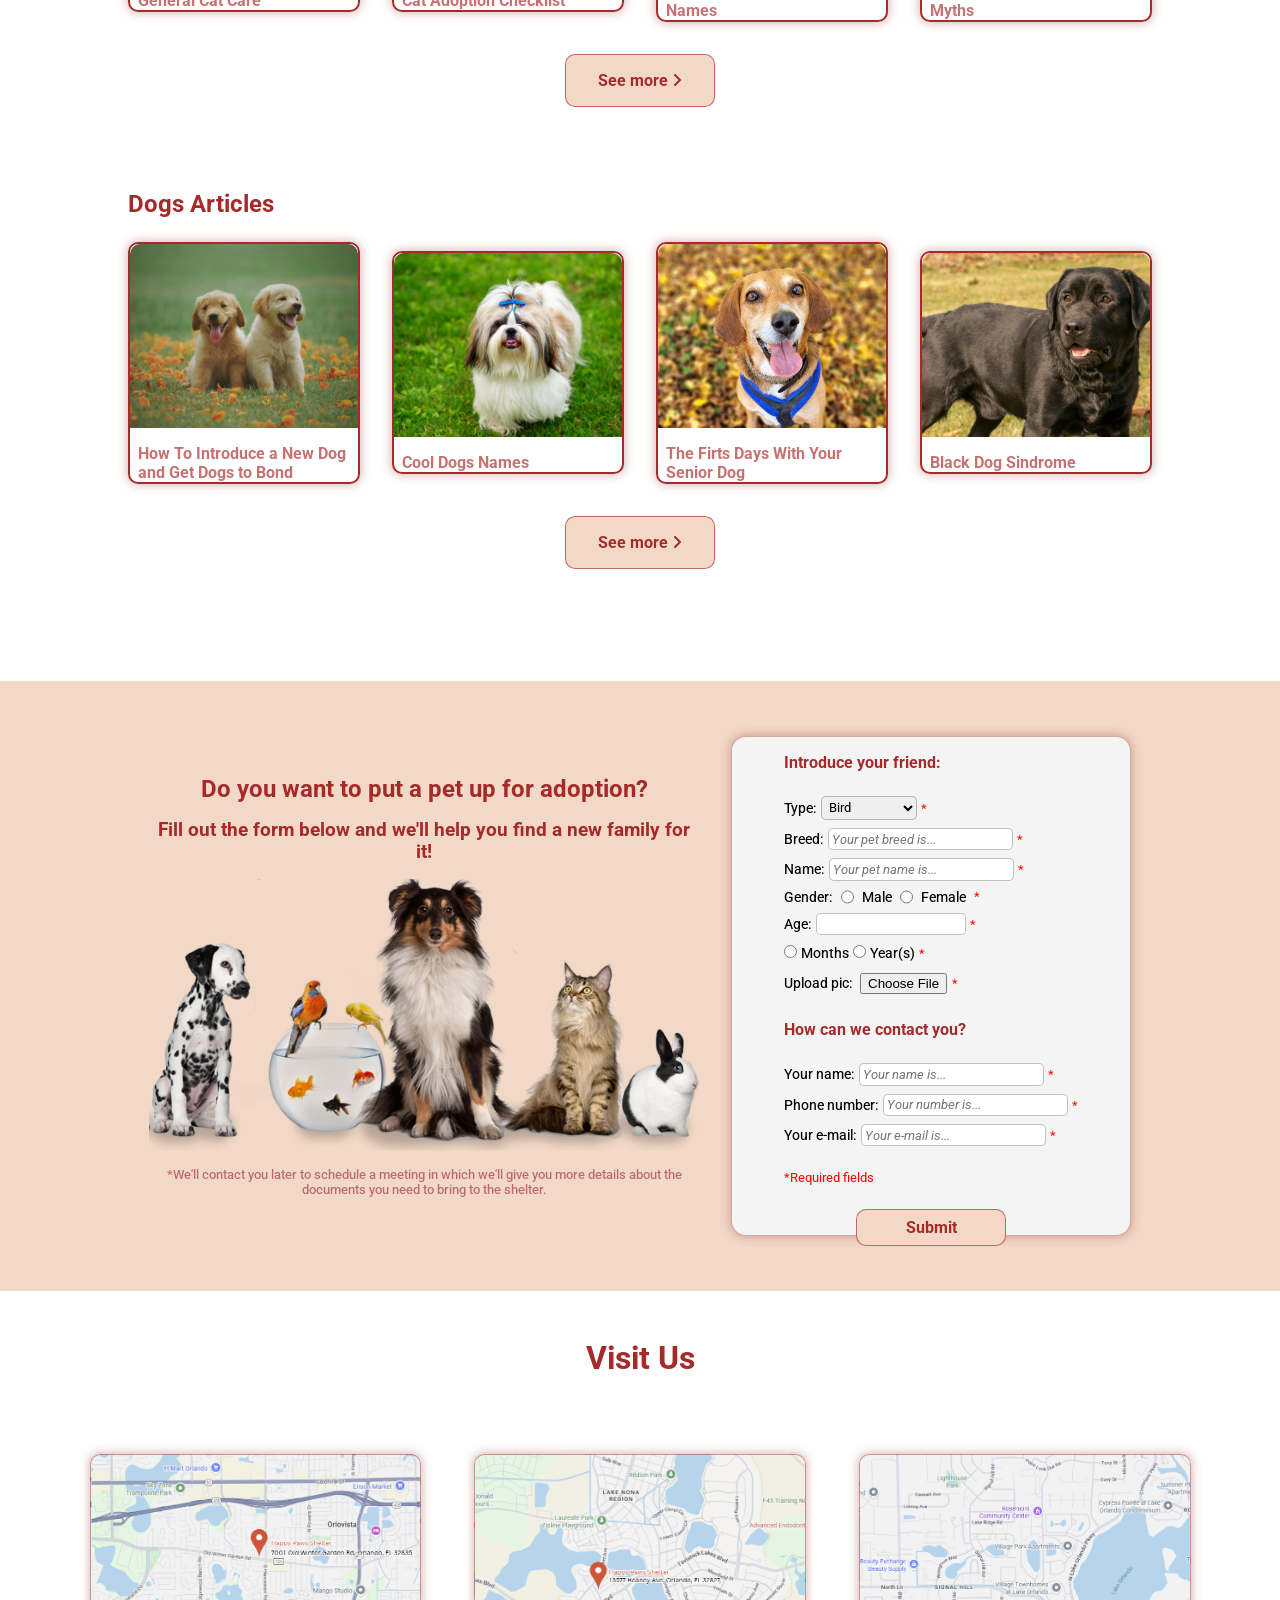
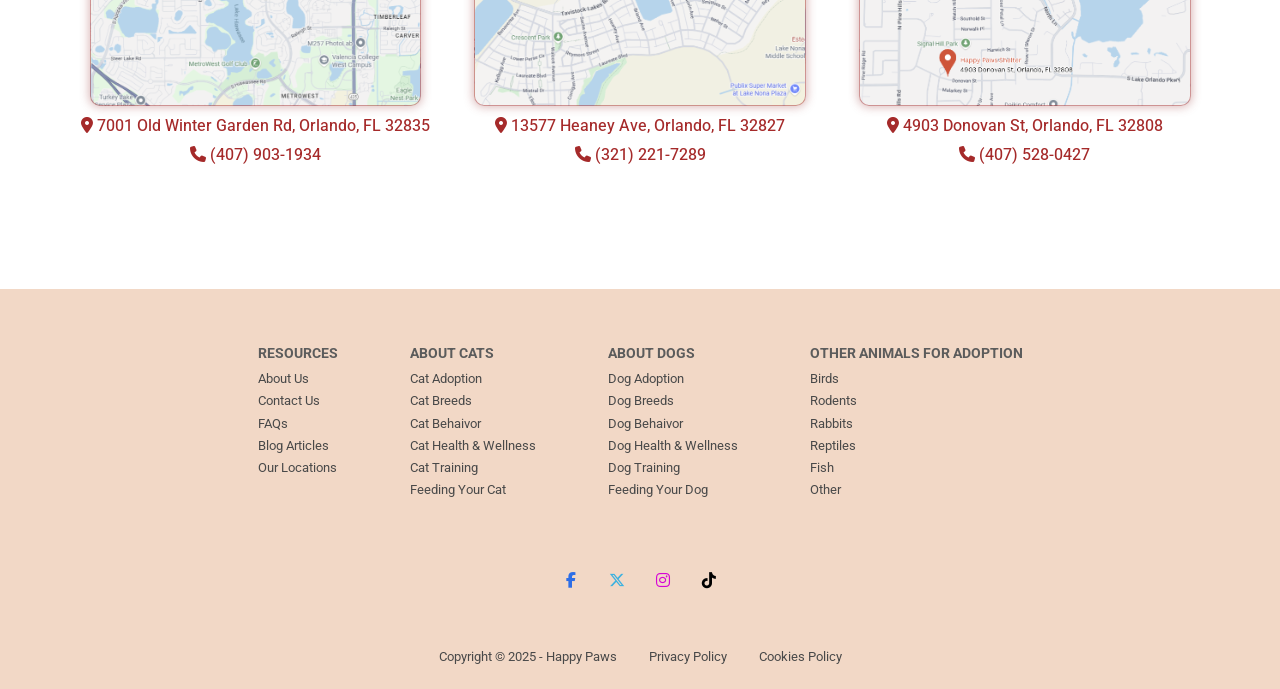
==== commit 747c3534: "Add files via upload" ====
--- a/index.html
+++ b/index.html
@@ -364,11 +364,11 @@
 
     </div>
 
-    
-
-</div>
-
-<button class="see-more">See more <i class="fa-solid fa-angle-right"></i></button>
+    <button class="see-more">See more <i class="fa-solid fa-angle-right"></i></button>
+
+</div>
+
+
 
 <div class="about-page">
     
@@ -588,8 +588,9 @@
             <input class="send-btn" type="submit"></i></input>
 
         </div>
-        
-    </div>
+
+    </div>
+    
 
 </div>
 
--- a/happy-paws.css
+++ b/happy-paws.css
@@ -9,6 +9,7 @@
     flex-direction: column;
     justify-content: center;
     align-items: center;
+    overflow-x: hidden;
 }
 header{
     width: 100vw;
@@ -124,10 +125,12 @@
 }
 
 
+
+
 #header-pic{
     border-bottom: 4px solid #F2D8C6;
     width: 100vw;
-    height: 55vh;
+    height: 500px;
     background-image: url(media/bg-top.jpg);
     display: flex;
     justify-content: center;
@@ -157,7 +160,7 @@
     font-style: italic;
 }
 .animals{
-    height: 22vh;
+    height: 40%;
     width: 900px;
     position: absolute;
     bottom: -6em;
@@ -289,7 +292,7 @@
 
 .available{
     width: 1400px;
-    height: 800px;
+    height: fit-content;
     margin-top: 7em;
     display: flex;
     flex-direction: column;
@@ -300,7 +303,7 @@
 }
 #pets{
     width: 100%;
-    height: 600px;
+    height: fit-content;
     display: flex;
     flex-wrap: wrap;
     justify-content: center;
@@ -427,8 +430,9 @@
 
 .about-page{
     width: 100vw;
-    height: 60vh;
+    height: fit-content;
     margin-top: 5em;
+    padding: 3em 1em;
     background-color: #F2D8C6;
     display: flex;
     align-items: center;
@@ -481,7 +485,7 @@
 
 #blog-section{
     width: 100vw;
-    height: 110vh;
+    height: fit-content;
     justify-content: center;
     align-items: center;
     display: flex;
@@ -520,7 +524,7 @@
 }
 .pet-img{
     width: 100%;
-    height: 75%;
+    height: 11.5rem;
     border-radius: 10px 10px 0 0;
     cursor: pointer;
     background-position: center;
@@ -569,15 +573,15 @@
     background-image: url(media/dogblog4.jpg);
 }
 .adoption-form{
-    width: 100vw;
-    height: 70vh;
+    display: grid;
+    grid-template-columns: 700px 450px;
+    width: 100%;
+    height: fit-content;
     background-color: #F2D8C6;
     margin: 3em 0;
-    display: flex;
-    flex-direction: row;
-    align-items: center;
-    justify-content: center;
-    gap: 2em;
+    align-items: center;
+    justify-content: center;
+    gap: 2rem;
 }
 #form-info{
     display: flex;
@@ -586,9 +590,6 @@
     align-items: center;
     gap: 1em;
     color: brown;
-    width: 620px;
-    height: 70%;
-    padding: 0.5em;
 }
 #form-info small{
     text-align: center;
@@ -598,7 +599,7 @@
 #pet-form-img{
     background-position: center;
     background-size: cover;
-    height: 50%;
+    height: 250px;
     width: 100%;
     background-image: url(media/pets.png);
 }
@@ -610,7 +611,7 @@
     width: 400px;
     box-shadow: 0px 0px 10px 1px #9e434363;
     display: flex;
-    justify-content: center;
+    justify-self: center;
     align-items: center;
     flex-direction: column;
     gap: 0.5em;
@@ -629,6 +630,7 @@
     display: flex;
     flex-direction: column;
     gap: 1.5em;
+    height: 34rem;
 }
 .form-p{
     font-weight: bold;
@@ -683,7 +685,7 @@
 
 .location{
     width: 100vw;
-    height: 60vh;
+    height: fit-content;
     display: flex;
     flex-direction: column;
     justify-content: center;
@@ -730,7 +732,7 @@
 }
 footer{
     width: 100vw;
-    height: 40vh;
+    height: 400px;
     background-color: #F2D8C6;
     margin-top: 5em;
     display: flex;
@@ -797,7 +799,7 @@
 @media (max-width:1440px){
     .available{
         width: 1024px;
-        height: 105vh;
+        height: fit-content;
         justify-content: start;
         gap: 2em;
         margin-bottom: 2em;
@@ -840,22 +842,21 @@
         width: 90%;
     }
     #form-info{
-        width: 40%;
         text-align: center;
-    }
-    #pet-form-img{
-        width: 98%;
     }
     #drop-down{
         width: 80%;
     }
-    #form-box{
-        gap: 0.2em;
-        margin: 0.5em;
-        padding: 0.5em;
-        height: 87%;
-    }
-}
+    .adoption-form{
+        grid-template-columns: 550px 400px;
+    }
+    #pet-form-img{
+        width: 100%;
+        height: 17rem;
+        background-image: url(media/pets2.png);
+    }
+}
+
 @media (max-width:1024px){
     #social{
         gap: 0.5em;
@@ -916,7 +917,7 @@
     }
     #blog-section{
         width: 700px;
-        height: 145vh;
+        height: fit-content;
         gap: 1em;
     }
     .article{
@@ -951,11 +952,19 @@
         padding: 1em;
         margin-left: 1em;
     }
+    .adoption-form{
+        grid-template-columns: 450px 300px;
+    }
+    #form-box{
+        width: 100%;
+        margin: 0;
+    }
     
 }
+
 @media (max-width:894px){
     footer{
-        height: 60vh;
+        height: 500px;
         position: relative;
     }
     .footer-links{
@@ -971,7 +980,16 @@
         grid-template-rows: repeat(6, 70px);
         column-gap: 2em;
     }
-}
+    .adoption-form{
+        grid-template-columns: 400px;
+        justify-items: center;
+        gap: 2rem;
+    }
+    #pet-form-img{
+        height: 19rem;
+    }
+}
+
 @media (max-width:768px){
     #drop-down{
         display: none;
@@ -1014,20 +1032,19 @@
         grid-column: 1/4;
         grid-row: 3;
     }
-    .about-page{
-        height: 80vh;
-    }
     #pet-form-img{
         display: none;
     }
     .adoption-form{
         flex-direction: column;
-        height: 90vh;
         gap: 1em;
+        padding: 1em;
     }
     #form-info{
-        width: 80vw;
-        height: 20%;
+        height: 100%;
+    }
+    #form{
+        height: 45rem;
     }
     .location-content{
         height: auto;
@@ -1052,9 +1069,7 @@
         height: 70%;
     }
     .available{
-
         width: 100vw;
-        height: 110vh;
     }
     #pets{
         width: 100%;
@@ -1131,9 +1146,6 @@
         grid-template-columns: repeat(3, 100px);
         grid-template-rows: repeat(3, 220px);
     }
-    .about-page{
-        height: 90vh;
-    }
     #search-bar{
         width: 300px;
     }
@@ -1144,7 +1156,7 @@
 
 @media (max-width:450px){
     footer{
-        height: 80vh;
+        height: 700px;
     }
     .about-adopting{
         text-align: center;
@@ -1168,13 +1180,11 @@
     }
     #pets{
         gap: 1em;
-        height: 100vh;
     }
     .none2{
         display: none;
     }
     .article{
-        height: 40vh;
         flex-wrap: wrap;
         flex-direction: column;
         justify-content: center;
@@ -1204,12 +1214,14 @@
     .fa-bars, #language{
         margin: 1em;
     }
-    .adoption-form{
-        height: 100vh;
-        border: 1px solid red;
-    }
     #form-box{
         height: 65%;
     }
-}
-
+    .adoption-form{
+        grid-template-columns: 300px;
+    }
+    #form-info{
+        width: 100%;
+    }
+}
+
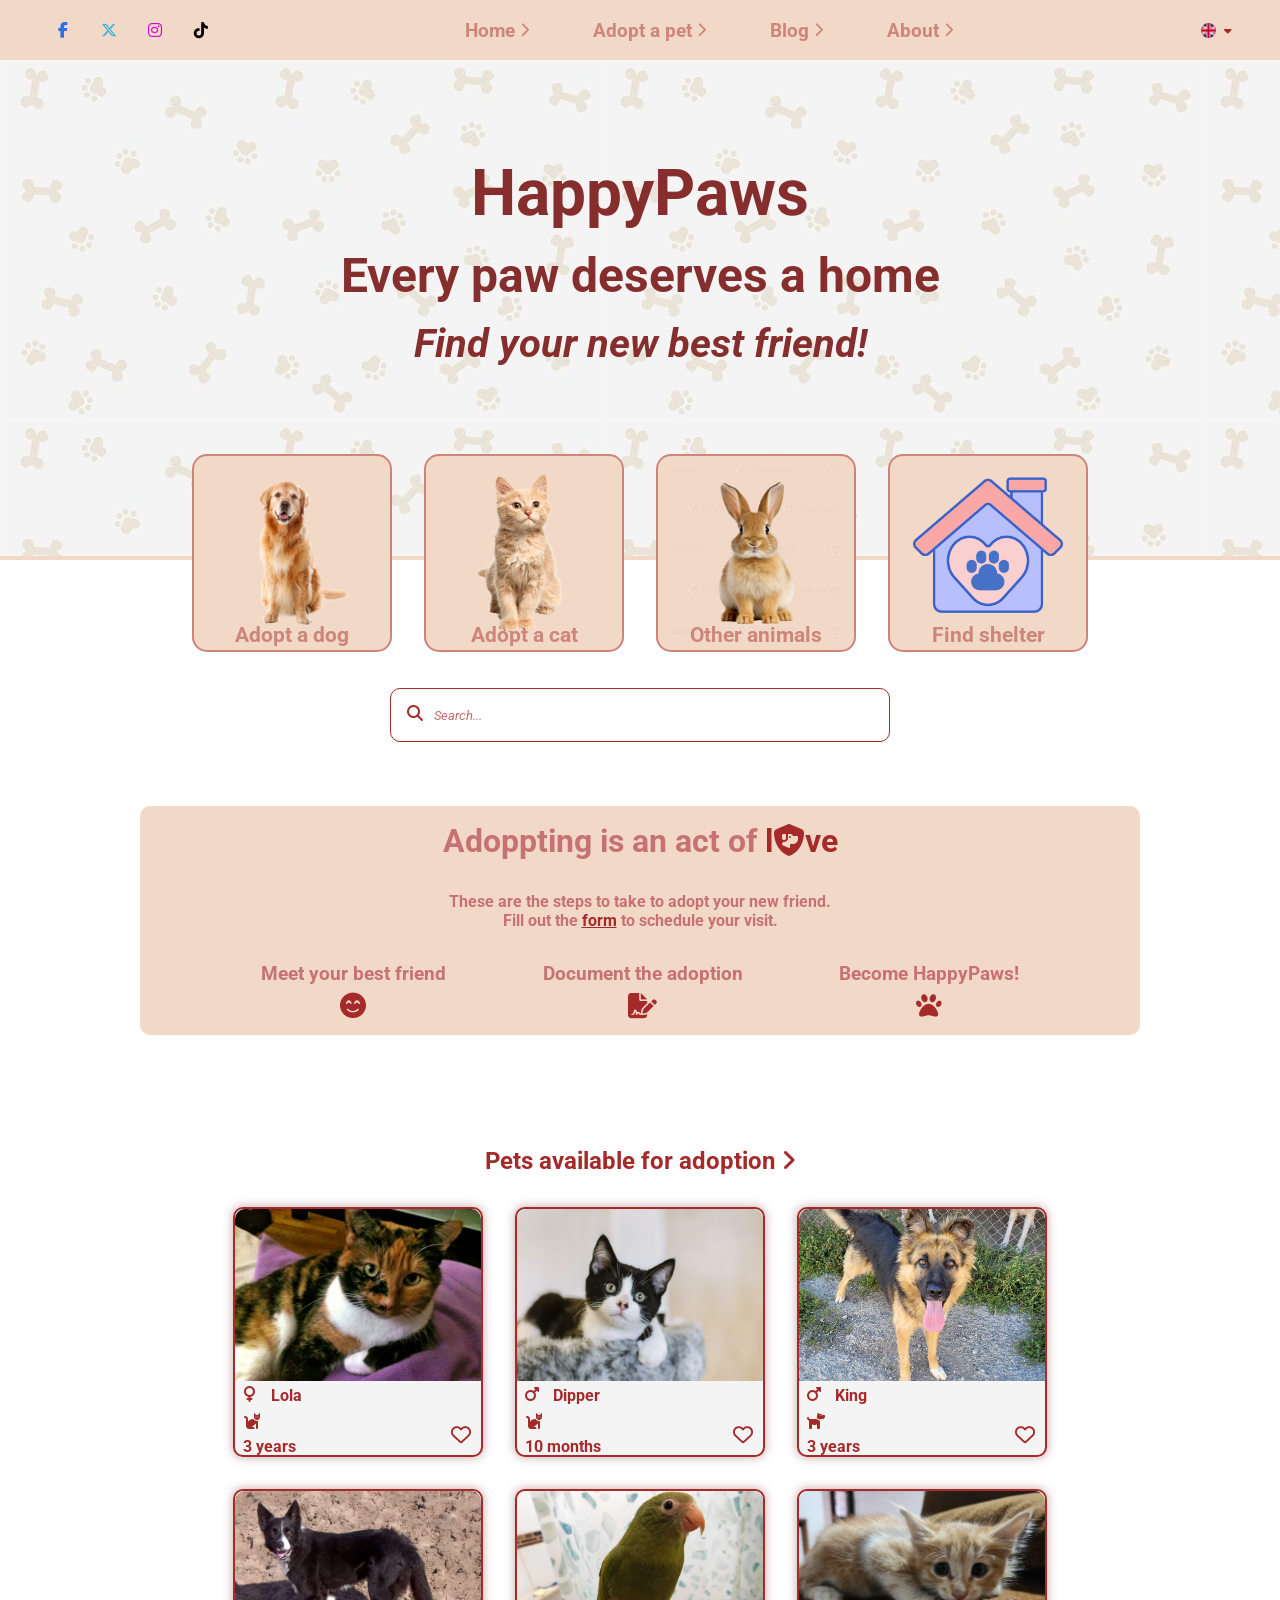
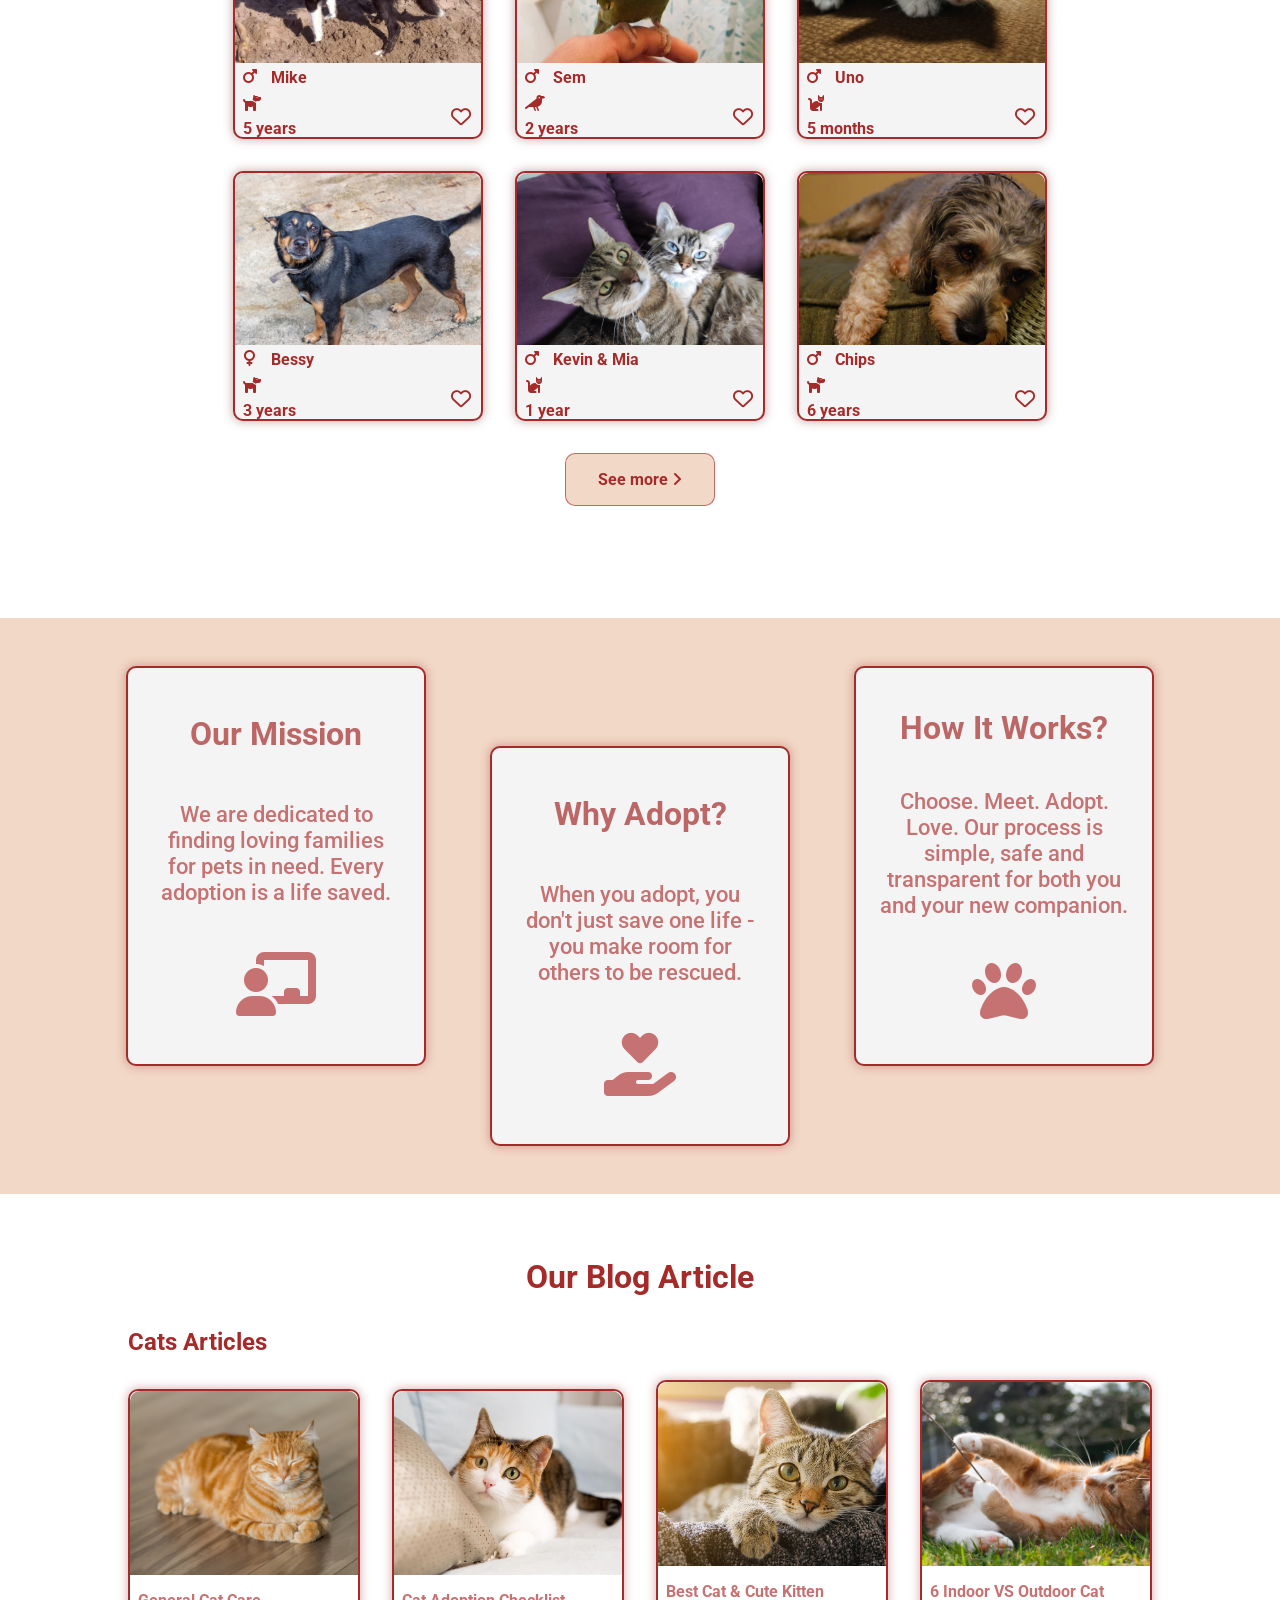
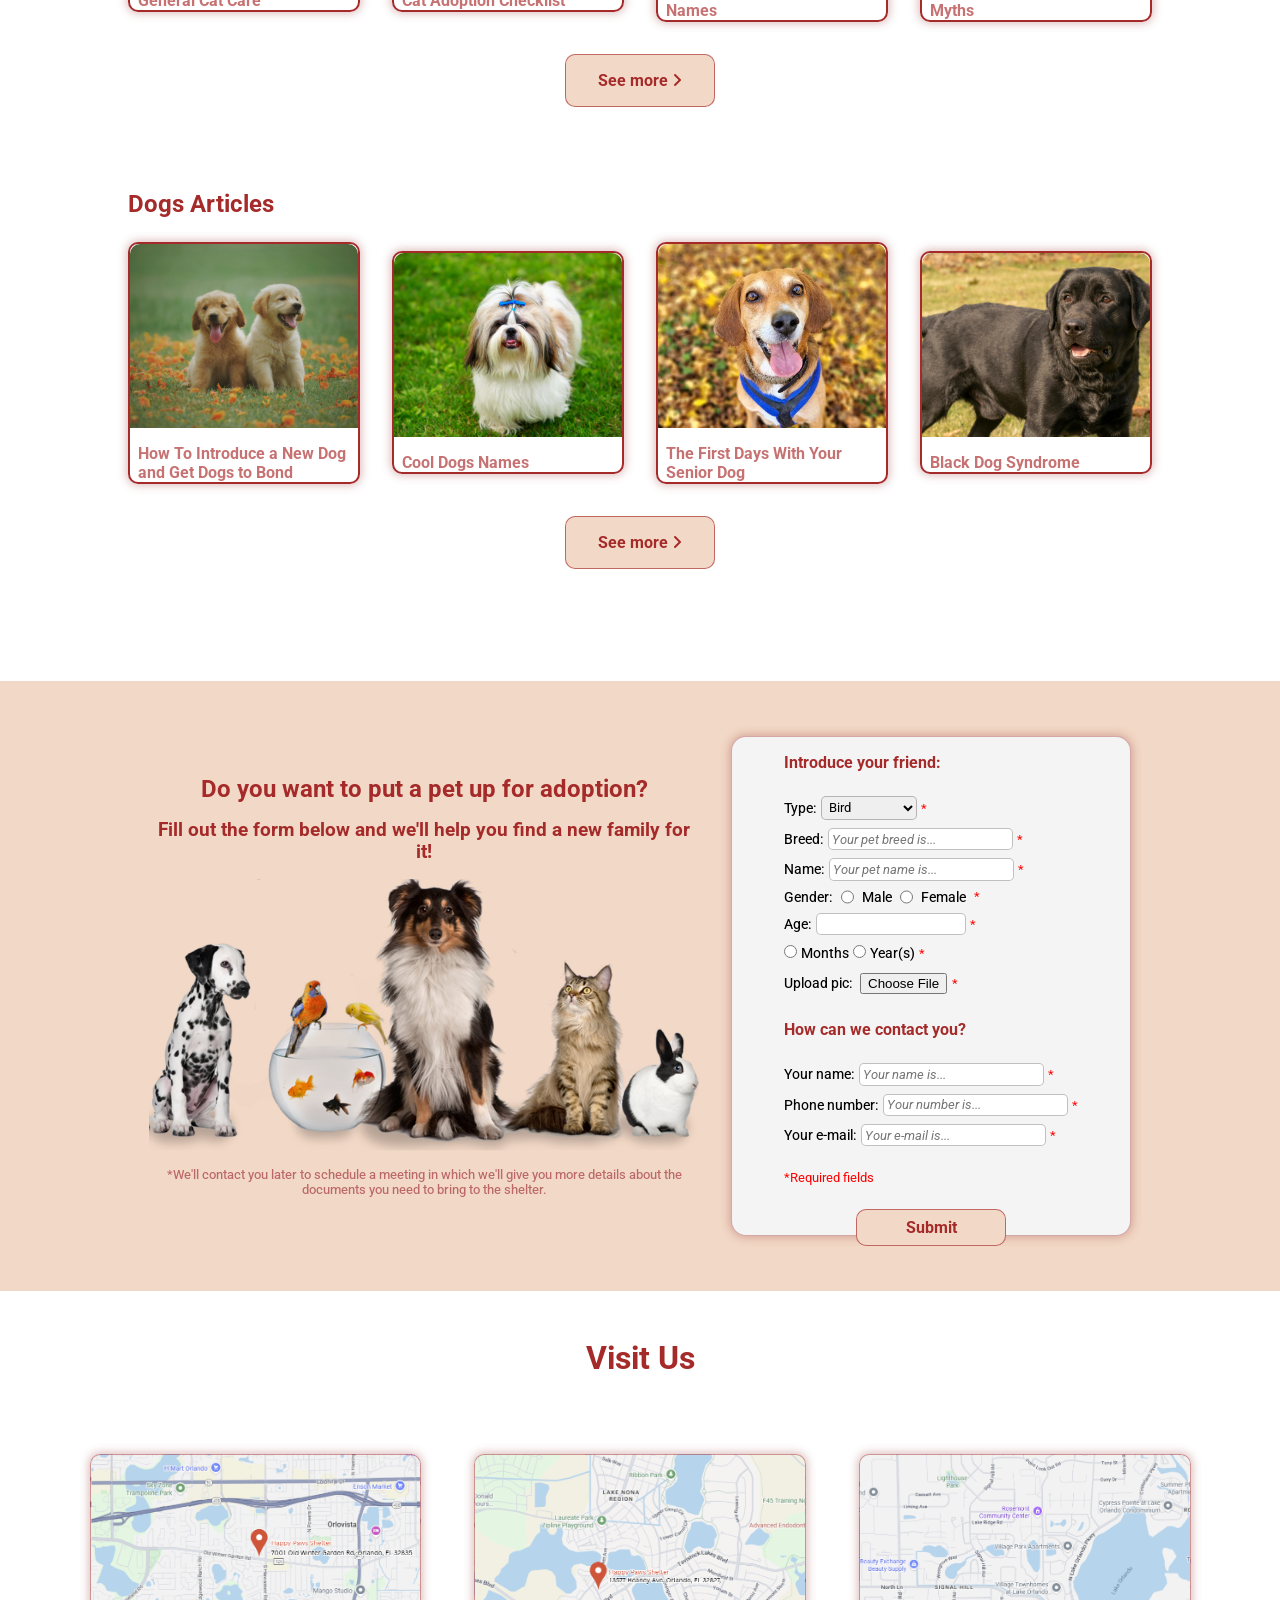
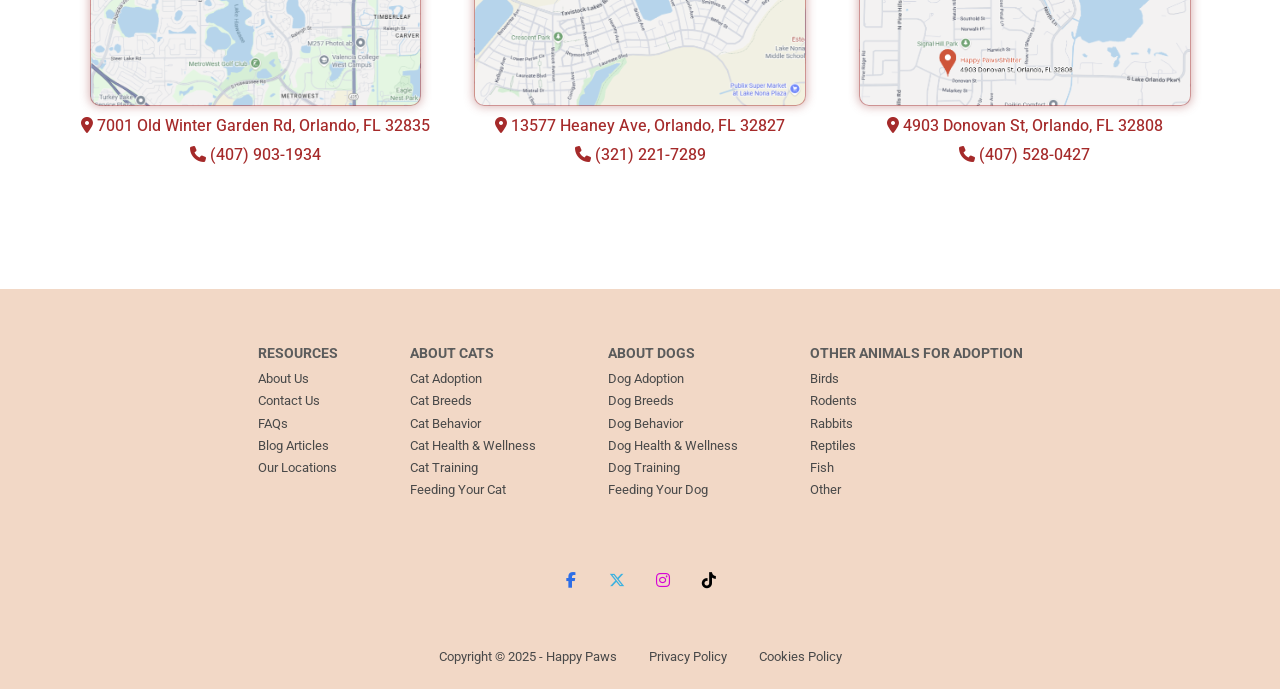
==== commit c33243e5: "Update print statement from 'Hello' to 'Goodbye'" ====
--- a/index.html
+++ b/index.html
@@ -453,12 +453,12 @@
 
             <div class="pet-article">
                 <div class="pet-img dog-img3"></div>
-                <p class="blog-title">The Firts Days With Your Senior Dog</p>
+                <p class="blog-title">The First Days With Your Senior Dog</p>
             </div>
 
             <div class="pet-article none2">
                 <div class="pet-img dog-img4"></div>
-                <p class="blog-title">Black Dog Sindrome</p>
+                <p class="blog-title">Black Dog Syndrome</p>
             </div>
 
         </div>
@@ -641,7 +641,7 @@
             <p class="links-title">ABOUT CATS</p>
             <a href=""><small>Cat Adoption</small></a>
             <a href=""><small>Cat Breeds</small></a>
-            <a href=""><small>Cat Behaivor</small></a>
+            <a href=""><small>Cat Behavior</small></a>
             <a href=""><small>Cat Health & Wellness</small></a>
             <a href=""><small>Cat Training</small></a>
             <a href=""><small>Feeding Your Cat</small></a>
@@ -651,7 +651,7 @@
             <p class="links-title">ABOUT DOGS</p>
             <a href=""><small>Dog Adoption</small></a>
             <a href=""><small>Dog Breeds</small></a>
-            <a href=""><small>Dog Behaivor</small></a>
+            <a href=""><small>Dog Behavior</small></a>
             <a href=""><small>Dog Health & Wellness</small></a>
             <a href=""><small>Dog Training</small></a>
             <a href=""><small>Feeding Your Dog</small></a>
@@ -683,4 +683,4 @@
 
 </footer>
 
-</html>+</html>
